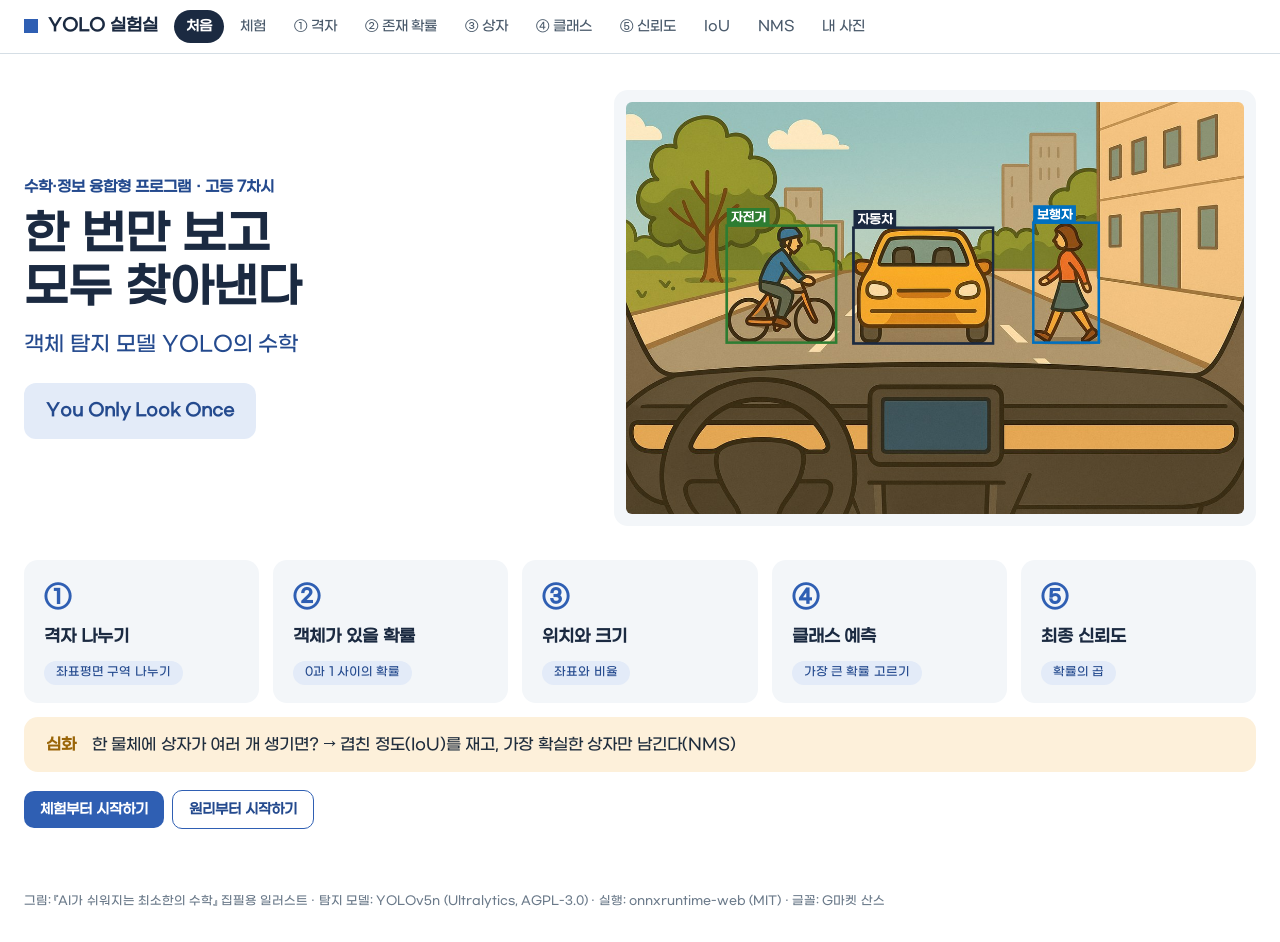
==== class07/index.html @ d269ae67 "7th_YOLO_Lab" ====
<!doctype html>
<html lang="ko">
<head>
<meta charset="utf-8">
<meta name="viewport" content="width=device-width, initial-scale=1">
<title>YOLO 실험실</title>
<link rel="stylesheet" href="css/style.css">
</head>
<body>
<header class="topbar"><div class="topbar-in">
  <div class="brand"><span class="sq"></span>YOLO 실험실</div>
  <nav class="tabs" id="tabs">
    <button class="tab" data-p="home">처음</button>
    <button class="tab" data-p="try">체험</button>
    <button class="tab" data-p="s1">① 격자</button>
    <button class="tab" data-p="s2">② 존재 확률</button>
    <button class="tab" data-p="s3">③ 상자</button>
    <button class="tab" data-p="s4">④ 클래스</button>
    <button class="tab" data-p="s5">⑤ 신뢰도</button>
    <button class="tab deep" data-p="iou">IoU</button>
    <button class="tab deep" data-p="nms">NMS</button>
    <button class="tab" data-p="mine">내 사진</button>
  </nav>
  <label class="sample-pick" id="samplePick">예시 사진 <select id="sampleSel"></select></label>
</div></header>

<main>
<!-- ================= 처음 ================= -->
<section class="page" id="p-home">
  <div class="hero">
    <div>
      <div class="k1">수학·정보 융합형 프로그램 · 고등 7차시</div>
      <h1>한 번만 보고<br>모두 찾아낸다</h1>
      <div class="k2">객체 탐지 모델 YOLO의 수학</div>
      <div class="bandbox">You Only Look Once</div>
    </div>
    <div class="stage"><canvas id="homeCv" width="1200" height="800"></canvas></div>
  </div>
  <div class="road" id="road">
    <div class="st" data-go="s1"><div class="n">①</div><div class="t">격자 나누기</div><span class="m">좌표평면 구역 나누기</span></div>
    <div class="st" data-go="s2"><div class="n">②</div><div class="t">객체가 있을 확률</div><span class="m">0과 1 사이의 확률</span></div>
    <div class="st" data-go="s3"><div class="n">③</div><div class="t">위치와 크기</div><span class="m">좌표와 비율</span></div>
    <div class="st" data-go="s4"><div class="n">④</div><div class="t">클래스 예측</div><span class="m">가장 큰 확률 고르기</span></div>
    <div class="st" data-go="s5"><div class="n">⑤</div><div class="t">최종 신뢰도</div><span class="m">확률의 곱</span></div>
  </div>
  <div class="deepband" data-go="iou"><span class="lab">심화</span><span>한 물체에 상자가 여러 개 생기면? → 겹친 정도(IoU)를 재고, 가장 확실한 상자만 남긴다(NMS)</span></div>
  <div class="row" style="margin-top:18px"><button class="btn" data-go="try">체험부터 시작하기</button><button class="btn ghost" data-go="s1">원리부터 시작하기</button></div>
</section>

<!-- ================= 체험 ================= -->
<section class="page" id="p-try">
  <div class="crumb"><span class="sq"></span>체험 · 객체 탐지<span class="tag">TRY IT</span></div>
  <h1 class="title">체험: AI는 무엇을 찾아낼까?</h1>
  <p class="sub">사진을 올리거나 웹캠을 켜서 교실의 물건을 찾아보자</p>
  <div class="grid2 wide">
    <div>
      <div class="stage"><canvas id="tryCv" width="960" height="720"></canvas><div class="overlay-msg" id="tryMsg">사진을 올리거나 웹캠을 켜 보세요</div></div>
      <div class="row" style="margin-top:12px">
        <label class="btn" style="display:inline-block">사진 올리기<input type="file" id="tryFile" accept="image/*" hidden></label>
        <button class="btn navy" id="camBtn">웹캠 켜기</button>
        <select id="tryPick" class="btn ghost" style="padding:8px 10px"></select>
      </div>
      <div class="status" id="tryStatus"></div>
    </div>
    <div>
      <div class="solid">
        <div class="lab">문턱을 넘은 후보 상자 → NMS 뒤 남은 상자</div>
        <div class="stat"><span class="n" id="nCand">0</span><span class="arr">→</span><span class="n" id="nKeep">0</span><span class="muted" style="color:#C9D4DF" id="tryMs"></span></div>
      </div>
      <div class="card">
        <div class="slider"><span>신뢰도 문턱</span><input type="range" id="thr" min="5" max="90" value="25"><span class="val" id="thrV">25%</span></div>
        <div class="slider"><span>NMS IoU 기준</span><input type="range" id="nmsThr" min="30" max="90" value="45"><span class="val" id="nmsV">0.45</span></div>
        <div class="row" style="margin-top:12px">
          <label class="toggle"><input type="checkbox" id="showCand">NMS 전 후보 상자 보기</label>
          <label class="toggle"><input type="checkbox" id="showGrid">격자와 존재 확률 보기</label>
        </div>
      </div>
      <div class="card white">
        <h3 style="color:var(--navy)">찾은 물체 <span class="muted">(누르면 그 상자를 맡은 칸이 보여요)</span></h3>
        <div class="det-list" id="detList"><div class="muted">아직 찾은 물체가 없어요.</div></div>
      </div>
      <div class="note">일상 사물 80종을 배운 공개 모델(YOLOv5n)을 씁니다. 사진과 영상은 기기 밖으로 보내지 않고 브라우저 안에서만 처리해요.</div>
    </div>
  </div>
</section>

<!-- ================= ① 격자 ================= -->
<section class="page" id="p-s1">
  <div class="crumb"><span class="sq"></span>원리 · YOLO의 다섯 단계<span class="tag">STEP 1</span></div>
  <h1 class="title">① 격자 나누기 · 중심 칸 찾기</h1>
  <p class="sub">사진을 격자로 나누어 좌표평면처럼 보고, 물체의 중심이 들어 있는 칸을 찾는다</p>
  <div class="grid2">
    <div>
      <div class="stage"><canvas id="s1Cv" width="800" height="800" class="clickable"></canvas></div>
      <div class="row" style="margin-top:12px" id="s1Grid"></div>
      <div class="row"><label class="toggle"><input type="checkbox" id="s1Box" checked>상자 보이기</label><label class="toggle"><input type="checkbox" id="s1Num" checked>눈금 숫자</label></div>
    </div>
    <div>
      <div class="card white" style="padding:0;overflow:hidden"><table class="t" id="s1Tbl"></table></div>
      <div class="card" id="s1Calc"></div>
      <div class="solid"><div class="lab">규칙</div><div class="big">중심 (a, b) → (a의 정수 부분 + 1)열, (b의 정수 부분 + 1)행</div></div>
      <div class="card yel"><h3>YOLO의 약속</h3>물체의 중심이 들어 있는 칸이 그 물체를 맡는다. 격자를 바꾸면 맡는 칸도 바뀐다.</div>
    </div>
  </div>
</section>

<!-- ================= ② 존재 확률 ================= -->
<section class="page" id="p-s2">
  <div class="crumb"><span class="sq"></span>원리 · YOLO의 다섯 단계<span class="tag">STEP 2</span></div>
  <h1 class="title">② 칸마다 ‘물체가 있을 확률’</h1>
  <p class="sub">0이면 ‘없다’, 1이면 ‘확실히 있다’</p>
  <div class="grid2">
    <div>
      <div class="stage"><canvas id="s2Cv" width="800" height="800" class="clickable"></canvas></div>
      <div class="slider" style="margin-top:12px"><span>강조할 기준</span><input type="range" id="s2Thr" min="0" max="100" value="50"><span class="val" id="s2V">0.5</span></div>
      <div class="note" id="s2Note"></div>
    </div>
    <div>
      <div class="card"><h3>확률로 나타내기</h3>칸마다 0과 1 사이의 수를 계산한다. <b>노란 칸</b>(기준 이상)에 물체가 있을 가능성이 크다. 칸을 눌러 값을 확인해 보자.</div>
      <div class="card white"><h3>시그모이드 함수</h3>
        <div class="muted" style="margin-bottom:8px">신경망이 계산한 어떤 수 z든 0과 1 사이의 확률로 바꿔 주는 S자 함수 σ(z) = 1 / (1 + e<sup>−z</sup>)</div>
        <canvas id="sigCv" width="560" height="260" style="width:100%"></canvas>
        <div class="slider"><span>신경망의 계산값 z</span><input type="range" id="zIn" min="-60" max="60" value="12"><span class="val" id="zV">1.2</span></div>
        <div style="margin-top:8px;font-size:15px">σ(z) = <b id="sigV">0.77</b></div>
      </div>
      <div class="solid" id="s2Cell"><div class="lab">고른 칸</div><div class="big">칸을 눌러 보세요</div></div>
    </div>
  </div>
</section>

<!-- ================= ③ 상자 ================= -->
<section class="page" id="p-s3">
  <div class="crumb"><span class="sq"></span>원리 · YOLO의 다섯 단계<span class="tag">STEP 3</span></div>
  <h1 class="title">③ 위치와 크기: (x, y, w, h)</h1>
  <p class="sub">칸 안에서의 중심 위치와, 사진 전체에 대한 상자의 크기를 비율로 나타낸다</p>
  <div class="row" id="s3Pick" style="margin-bottom:14px"></div>
  <div class="grid2">
    <div>
      <div class="stage"><canvas id="s3Cv" width="800" height="800"></canvas></div>
    </div>
    <div>
      <div class="card"><div class="row" style="justify-content:space-between"><h3 style="margin:0">맡은 칸 확대</h3><span class="muted" id="s3CellLab"></span></div>
        <canvas id="s3Zoom" width="560" height="300" style="width:100%;margin-top:8px"></canvas></div>
      <div class="card">
        <div class="row" style="justify-content:space-between;margin-bottom:10px"><h3 style="margin:0">계산해 보기</h3>
          <label class="toggle"><input type="checkbox" id="s3Quiz">내가 먼저 계산하기</label></div>
        <div id="s3Calc"></div>
      </div>
      <div class="solid"><div class="lab" id="s3ResLab">결과</div><div class="big code" id="s3Res"></div></div>
    </div>
  </div>
</section>

<!-- ================= ④ 클래스 ================= -->
<section class="page" id="p-s4">
  <div class="crumb"><span class="sq"></span>원리 · YOLO의 다섯 단계<span class="tag">STEP 4</span></div>
  <h1 class="title">④ 클래스 예측: 가장 큰 확률 고르기</h1>
  <p class="sub">이 칸의 물체는 무엇일까? 칸을 눌러 클래스 확률을 비교해 보자</p>
  <div class="grid2">
    <div>
      <div class="stage"><canvas id="s4Cv" width="800" height="800" class="clickable"></canvas></div>
      <div class="row" id="s4Pick" style="margin-top:12px"></div>
    </div>
    <div>
      <div class="card"><h3 id="s4Title">칸을 골라 보세요</h3><div class="bars" id="s4Bars"></div><div style="margin-top:14px" id="s4Ans"></div></div>
      <div class="solid"><div class="lab">최댓값 찾기</div><div class="big">여러 클래스의 확률 중 가장 큰 것을 그 칸의 답으로 고른다</div></div>
      <div class="note" id="s4Note"></div>
    </div>
  </div>
</section>

<!-- ================= ⑤ 신뢰도 ================= -->
<section class="page" id="p-s5">
  <div class="crumb"><span class="sq"></span>원리 · YOLO의 다섯 단계<span class="tag">STEP 5</span></div>
  <h1 class="title">⑤ 최종 신뢰도 = 존재 확률 × 클래스 확률</h1>
  <p class="sub">곱한 값이 문턱을 넘는 상자만 남긴다 — 체험에서 움직인 문턱이 바로 이 수!</p>
  <div class="grid2">
    <div>
      <div class="stage"><canvas id="s5Cv" width="800" height="800"></canvas></div>
    </div>
    <div>
      <div class="card white" style="padding:0;overflow:hidden"><table class="t" id="s5Tbl"></table></div>
      <div class="card"><div class="slider"><span>신뢰도 문턱</span><input type="range" id="s5Thr" min="0" max="100" value="25"><span class="val" id="s5V">0.25</span></div></div>
      <div class="card yel"><h3>확률의 곱</h3>‘물체가 있을 확률’ × ‘있다면 그 클래스일 확률’ = ‘이 칸에 그 물체가 있을 확률’</div>
      <div class="note" id="s5Note"></div>
    </div>
  </div>
</section>

<!-- ================= IoU ================= -->
<section class="page" id="p-iou">
  <div class="crumb"><span class="sq yel"></span>심화 · 겹친 상자 정리하기<span class="tag yel">MATH</span></div>
  <h1 class="title">IoU: 두 상자는 얼마나 겹칠까?</h1>
  <p class="sub">IoU = 겹친 넓이 ÷ 합친 넓이 (교집합 ÷ 합집합) — 상자를 끌어 옮기고, 모서리를 끌어 크기를 바꿔 보자</p>
  <div class="grid2">
    <div>
      <div class="stage"><canvas id="iouCv" width="900" height="630"></canvas></div>
      <div class="row" style="margin-top:12px">
        <button class="chip" data-preset="ppt">PPT 예시</button>
        <button class="chip" data-preset="ws">학습지 예시</button>
        <button class="chip" data-preset="same">완전히 겹침</button>
        <button class="chip" data-preset="apart">떨어짐</button>
        <label class="toggle" style="margin-left:auto"><input type="checkbox" id="iouSnap" checked>눈금에 맞추기</label>
      </div>
    </div>
    <div>
      <div id="iouRows"></div>
      <div class="note">합친 넓이 = 두 넓이의 합 − 겹친 넓이 (겹친 부분을 두 번 더했으니 한 번 뺀다)</div>
    </div>
  </div>
</section>

<!-- ================= NMS ================= -->
<section class="page" id="p-nms">
  <div class="crumb"><span class="sq yel"></span>심화 · 겹친 상자 정리하기<span class="tag yel">ALGORITHM</span></div>
  <h1 class="title">NMS: 가장 확실한 상자만 남기기</h1>
  <p class="sub">신뢰도 순으로 줄 세우고, 가장 높은 상자를 남긴 뒤 많이 겹친 상자를 지운다. 이것을 반복한다</p>
  <div class="grid2">
    <div>
      <div class="stage"><canvas id="nmsCv" width="800" height="800"></canvas></div>
      <div class="row" style="margin-top:12px">
        <button class="btn" id="nmsStep">한 단계 진행</button>
        <button class="btn navy" id="nmsAll">끝까지</button>
        <button class="btn ghost" id="nmsReset">처음부터</button>
      </div>
    </div>
    <div>
      <div class="card"><div class="slider"><span>IoU 기준</span><input type="range" id="nmsT" min="30" max="90" value="50"><span class="val" id="nmsTV">0.50</span></div></div>
      <div class="card white" style="padding:0;overflow:hidden"><table class="t yel" id="nmsTbl"></table></div>
      <div class="log" id="nmsLog" style="margin-top:14px"></div>
      <div class="solid"><div class="lab">알고리즘</div>① 신뢰도가 높은 순서로 줄 세운다 ② 가장 높은 상자를 남긴다 ③ 남긴 상자와 IoU ≥ 기준인 상자는 지운다 ④ 남은 상자가 있으면 ②로</div>
    </div>
  </div>
</section>

<!-- ================= 내 사진 ================= -->
<section class="page" id="p-mine">
  <div class="crumb"><span class="sq navy"></span>내 사진으로 예시 만들기<span class="tag navy">LABELING</span></div>
  <h1 class="title">내 사진에 정답 상자 그리기</h1>
  <p class="sub">직접 찍은 사진에 상자를 그리면 ①~⑤, NMS의 예시 사진으로 쓸 수 있다</p>
  <div class="grid2">
    <div>
      <div class="stage"><canvas id="mCv" width="800" height="600"></canvas><div class="overlay-msg" id="mMsg">사진을 올리고, 물체를 끌어서 상자를 그려 보세요</div></div>
      <div class="row" style="margin-top:12px">
        <label class="btn" style="display:inline-block">사진 올리기<input type="file" id="mFile" accept="image/*" hidden></label>
        <span class="muted">이름표:</span><span class="row" id="mLabels"></span>
        <input class="text" id="mNewLabel" placeholder="새 이름표" style="width:110px"><button class="btn ghost" id="mAddLabel">추가</button>
      </div>
    </div>
    <div>
      <div class="card white" style="padding:0;overflow:hidden"><table class="t" id="mTbl"></table></div>
      <div class="card"><h3>같은 상자, 세 가지 표기</h3><div class="muted" style="margin-bottom:8px">상자를 고르면 COCO(픽셀) · YOLO(비율) · 꼭짓점 표기를 비교할 수 있어요.</div><div id="mFmt" class="code" style="font-size:13.5px;line-height:1.8"></div></div>
      <div class="card">
        <div class="row"><input class="text" id="mName" placeholder="예시 이름 (예: 우리 학교 앞 횡단보도)" style="flex:1"><button class="btn" id="mSave">예시로 저장</button></div>
        <div class="row"><button class="btn ghost" id="mExport">파일로 내보내기</button><label class="btn ghost" style="display:inline-block">파일 불러오기<input type="file" id="mImport" accept=".json,application/json" hidden></label><button class="btn co" id="mDel">저장한 예시 지우기</button></div>
        <div class="note">저장한 예시는 이 브라우저에만 남아요. 다른 기기에서 쓰려면 파일로 내보낸 뒤 samples 폴더에 넣으세요(README 참고).</div>
      </div>
    </div>
  </div>
</section>
</main>
<footer>그림: 『AI가 쉬워지는 최소한의 수학』 집필용 일러스트 · 탐지 모델: YOLOv5n (Ultralytics, AGPL-3.0) · 실행: onnxruntime-web (MIT) · 글꼴: G마켓 산스</footer>

<script src="vendor/ort/ort.wasm.min.js"></script>
<script type="module" src="js/app.js"></script>
</body>
</html>
---- class07/css/style.css ----
/* YOLO 실험실 — 7차시 PPT와 같은 디자인 (흰 배경, 네이비·파랑·노랑) */
@font-face {
  font-family: 'GmarketSans';
  src: url('../fonts/GmarketSansTTFMedium.ttf') format('truetype'),
       url('../fonts/gmarket-sans-medium.woff') format('woff');
  font-weight: 400; font-display: swap;
}
@font-face {
  font-family: 'GmarketSansBold';
  src: url('../fonts/GmarketSansTTFBold.ttf') format('truetype');
  font-weight: 700; font-display: swap;
}

:root {
  --navy: #1B2A41; --ink: #1F2D3D; --muted: #4A5A6B; --muted2: #6B7A8A; --line: #D5DEE5; --ice: #F3F6F9;
  --bl: #2F5FB3; --bl-d: #244A8E; --bl-t: #E3EBF8;
  --yel: #F2A93B; --yel-d: #9A6508; --yel-t: #FDF0DA;
  --co: #D9604F; --co-d: #B5473A; --co-t: #FBE6E2;
  --gr: #2E7D32;
  --font: 'GmarketSans', 'Apple SD Gothic Neo', 'Malgun Gothic', sans-serif;
  --bold: 'GmarketSansBold', 'GmarketSans', 'Apple SD Gothic Neo', 'Malgun Gothic', sans-serif;
  --code: 'Cascadia Code', Consolas, 'D2Coding', monospace;
}
* { box-sizing: border-box; }
html, body { margin: 0; background: #fff; color: var(--ink); font-family: var(--font); line-height: 1.45; }
b, strong, h1, h2, h3, .bold { font-family: var(--bold); font-weight: 700; }
button, input, select { font-family: inherit; font-size: inherit; }

/* ---------- 상단 탭 ---------- */
.topbar { position: sticky; top: 0; z-index: 20; background: #fff; border-bottom: 1px solid var(--line); }
.topbar-in { max-width: 1280px; margin: 0 auto; padding: 10px 24px; display: flex; align-items: center; gap: 16px; flex-wrap: wrap; }
.brand { display: flex; align-items: center; gap: 10px; font-family: var(--bold); font-weight: 700; color: var(--navy); font-size: 17px; white-space: nowrap; }
.brand .sq { width: 14px; height: 14px; background: var(--bl); }
.tabs { display: flex; gap: 4px; flex-wrap: wrap; flex: 1; }
.tab { border: 0; background: transparent; color: var(--muted); padding: 7px 12px; border-radius: 999px; cursor: pointer; font-size: 14px; }
.tab:hover { background: var(--ice); }
.tab.on { background: var(--navy); color: #fff; font-family: var(--bold); font-weight: 700; }
.tab.deep.on { background: var(--yel); color: var(--navy); }
.sample-pick { display: flex; align-items: center; gap: 8px; font-size: 13px; color: var(--muted); }
.sample-pick select { border: 1px solid var(--line); border-radius: 8px; padding: 6px 8px; background: #fff; color: var(--ink); max-width: 220px; }

/* ---------- 페이지 머리 (PPT 머리말과 같은 구조) ---------- */
main { max-width: 1280px; margin: 0 auto; padding: 24px 24px 64px; }
.page { display: none; }
.page.on { display: block; }
.crumb { display: flex; align-items: center; gap: 10px; color: var(--muted); font-size: 13px; }
.crumb .sq { width: 12px; height: 12px; background: var(--bl); }
.crumb .sq.yel { background: var(--yel); }
.crumb .sq.navy { background: var(--navy); }
.crumb .tag { margin-left: auto; padding: 4px 14px; border-radius: 999px; background: var(--bl-t); color: var(--bl-d); font-family: var(--bold); font-weight: 700; font-size: 12px; }
.crumb .tag.yel { background: var(--yel-t); color: var(--yel-d); }
.crumb .tag.navy { background: #E9EDF2; color: var(--navy); }
h1.title { font-size: 32px; color: var(--navy); margin: 14px 0 4px; letter-spacing: -0.5px; }
.sub { color: var(--muted); font-size: 16px; margin: 0 0 22px; }

/* ---------- 레이아웃 ---------- */
.grid2 { display: grid; grid-template-columns: minmax(0, 1.05fr) minmax(0, 1fr); gap: 24px; align-items: start; }
.grid2.wide { grid-template-columns: minmax(0, 1.5fr) minmax(0, 1fr); }
@media (max-width: 960px) { .grid2, .grid2.wide { grid-template-columns: 1fr; } }
.card { background: var(--ice); border-radius: 14px; padding: 18px 22px; }
.card + .card, .card + .solid, .solid + .card { margin-top: 14px; }
.card h3 { margin: 0 0 8px; font-size: 18px; color: var(--bl-d); }
.card.yel { background: var(--yel-t); }
.card.yel h3 { color: var(--yel-d); }
.card.white { background: #fff; border: 1px solid var(--line); }
.solid { background: var(--navy); color: #fff; border-radius: 14px; padding: 16px 22px; }
.solid .lab { color: var(--yel); font-family: var(--bold); font-weight: 700; font-size: 13px; margin-bottom: 4px; }
.solid .big { font-family: var(--bold); font-weight: 700; font-size: 20px; }
.muted { color: var(--muted2); font-size: 13px; }
.note { color: var(--muted2); font-size: 12.5px; margin-top: 8px; }
.code { font-family: var(--code); }

/* ---------- 캔버스 상자 ---------- */
.stage { position: relative; background: var(--ice); border-radius: 14px; padding: 12px; }
.stage canvas, .stage video { display: block; width: 100%; height: auto; border-radius: 6px; }
.stage canvas.clickable { cursor: pointer; }
.stage .overlay-msg { position: absolute; inset: 12px; display: flex; align-items: center; justify-content: center; text-align: center; color: var(--muted); font-size: 15px; pointer-events: none; }

/* ---------- 버튼과 조절 ---------- */
.row { display: flex; gap: 8px; flex-wrap: wrap; align-items: center; }
.row + .row { margin-top: 10px; }
.btn { border: 0; border-radius: 10px; padding: 9px 16px; background: var(--bl); color: #fff; cursor: pointer; font-family: var(--bold); font-weight: 700; font-size: 14px; }
.btn:hover { filter: brightness(1.08); }
.btn.ghost { background: #fff; color: var(--bl-d); border: 1.5px solid var(--bl); }
.btn.navy { background: var(--navy); }
.btn.yel { background: var(--yel); color: var(--navy); }
.btn.co { background: var(--co); }
.btn:disabled { opacity: .45; cursor: default; }
.chip { border: 1.5px solid var(--line); background: #fff; color: var(--ink); border-radius: 999px; padding: 6px 14px; cursor: pointer; font-size: 14px; }
.chip.on { border-color: var(--navy); background: var(--navy); color: #fff; }
.chip .dot { display: inline-block; width: 10px; height: 10px; border-radius: 50%; margin-right: 6px; vertical-align: 0; }
.slider { display: grid; grid-template-columns: 130px 1fr 64px; gap: 10px; align-items: center; font-size: 14px; }
.slider + .slider { margin-top: 8px; }
.slider input { width: 100%; accent-color: var(--bl); }
.slider .val { font-family: var(--bold); font-weight: 700; color: var(--navy); text-align: right; }
.toggle { display: inline-flex; align-items: center; gap: 6px; font-size: 14px; color: var(--ink); cursor: pointer; user-select: none; }
.toggle input { accent-color: var(--bl); width: 16px; height: 16px; }
input.num { width: 76px; border: 1.5px solid var(--line); border-radius: 8px; padding: 6px 8px; text-align: center; font-family: var(--bold); font-weight: 700; color: var(--navy); }
input.num.ok { border-color: var(--gr); background: #E8F5E9; }
input.num.bad { border-color: var(--co); background: var(--co-t); }
input.text { border: 1.5px solid var(--line); border-radius: 8px; padding: 7px 10px; }

/* ---------- 표 ---------- */
table.t { width: 100%; border-collapse: collapse; font-size: 14.5px; background: #fff; border-radius: 10px; overflow: hidden; }
table.t th { background: var(--bl-t); color: var(--bl-d); font-family: var(--bold); font-weight: 700; padding: 9px 8px; font-size: 13px; }
table.t.yel th { background: var(--yel-t); color: var(--yel-d); }
table.t td { padding: 9px 8px; text-align: center; border-top: 1px solid var(--line); }
table.t tr.sel td { background: var(--yel-t); }
table.t tr.clickable { cursor: pointer; }
table.t tr.clickable:hover td { background: var(--ice); }
.keep { color: var(--bl-d); font-family: var(--bold); font-weight: 700; }
.drop { color: var(--co-d); font-family: var(--bold); font-weight: 700; }
.wait { color: var(--muted2); }
tr.dropped td { color: #A8B2BD; text-decoration: line-through; }
tr.dropped td.st { text-decoration: none; }

/* ---------- 계산 줄 ---------- */
.calc { display: grid; grid-template-columns: 34px 1fr auto; gap: 12px; align-items: center; background: #fff; border-radius: 12px; padding: 10px 14px; }
.calc + .calc { margin-top: 8px; }
.calc .k { font-family: var(--bold); font-weight: 700; font-size: 22px; color: var(--bl-d); }
.calc .f { font-family: var(--code); font-size: 15.5px; color: var(--ink); }
.calc .m { color: var(--muted2); font-size: 12.5px; }

/* ---------- 막대 ---------- */
.bars .b { display: grid; grid-template-columns: 74px 1fr 52px; gap: 10px; align-items: center; font-size: 14px; }
.bars .b + .b { margin-top: 8px; }
.bars .track { height: 16px; background: #fff; border-radius: 4px; overflow: hidden; }
.bars .fill { height: 100%; background: #C9D3DE; }
.bars .b.max .fill { background: var(--bl); }
.bars .b.max .v { color: var(--bl-d); font-family: var(--bold); font-weight: 700; }
.pill { display: inline-block; padding: 6px 16px; border-radius: 999px; background: var(--bl); color: #fff; font-family: var(--bold); font-weight: 700; }

/* ---------- 홈 ---------- */
.hero { display: grid; grid-template-columns: minmax(0, 1fr) minmax(0, 1.15fr); gap: 32px; align-items: center; margin-top: 12px; }
@media (max-width: 960px) { .hero { grid-template-columns: 1fr; } }
.hero .k1 { color: var(--bl-d); font-family: var(--bold); font-weight: 700; font-size: 15px; }
.hero h1 { font-size: 46px; line-height: 1.15; color: var(--navy); margin: 12px 0 14px; }
.hero .k2 { color: var(--bl-d); font-size: 21px; }
.hero .bandbox { margin-top: 22px; background: var(--bl-t); color: var(--bl-d); border-radius: 12px; padding: 16px 22px; font-family: var(--bold); font-weight: 700; font-size: 17px; display: inline-block; }
.road { display: grid; grid-template-columns: repeat(5, minmax(0, 1fr)); gap: 14px; margin-top: 34px; }
@media (max-width: 960px) { .road { grid-template-columns: repeat(2, minmax(0, 1fr)); } }
.road .st { background: var(--ice); border-radius: 14px; padding: 16px 18px; cursor: pointer; border: 2px solid transparent; }
.road .st:hover { border-color: var(--bl); }
.road .n { font-family: var(--bold); font-weight: 700; font-size: 28px; color: var(--bl); }
.road .t { font-family: var(--bold); font-weight: 700; font-size: 17px; color: var(--navy); margin: 6px 0 10px; }
.road .m { display: inline-block; background: var(--bl-t); color: var(--bl-d); border-radius: 999px; padding: 3px 12px; font-size: 12px; }
.road .st.deep { background: var(--yel-t); }
.road .st.deep .n { color: var(--yel-d); }
.road .st.deep .m { background: #fff; color: var(--yel-d); }
.deepband { margin-top: 14px; background: var(--yel-t); border-radius: 14px; padding: 16px 22px; display: flex; gap: 16px; align-items: center; flex-wrap: wrap; cursor: pointer; }
.deepband .lab { color: var(--yel-d); font-family: var(--bold); font-weight: 700; }

/* ---------- 탐지 목록 ---------- */
.det-list { max-height: 330px; overflow: auto; margin-top: 10px; }
.det { display: grid; grid-template-columns: 14px 1fr auto; gap: 10px; align-items: center; background: #fff; border-radius: 10px; padding: 8px 12px; cursor: pointer; font-size: 14px; }
.det + .det { margin-top: 6px; }
.det.sel { outline: 2px solid var(--yel); }
.det .sw { width: 12px; height: 12px; border-radius: 3px; }
.det .f { font-family: var(--code); font-size: 12.5px; color: var(--muted); }
.stat { display: flex; align-items: center; gap: 12px; flex-wrap: wrap; }
.stat .n { font-family: var(--bold); font-weight: 700; font-size: 30px; color: #fff; }
.stat .arr { color: var(--yel); font-size: 22px; }
.status { font-size: 13px; color: var(--muted); margin-top: 8px; min-height: 18px; }
.status.err { color: var(--co-d); }

/* ---------- NMS 로그 ---------- */
.log { background: #fff; border-radius: 12px; padding: 12px 14px; font-size: 14px; min-height: 64px; }
.log b { color: var(--navy); }

footer { max-width: 1280px; margin: 0 auto; padding: 0 24px 32px; color: var(--muted2); font-size: 12px; }

/* 세로로 긴 사진도 한 화면에 */
.stage canvas { max-height: 74vh; width: auto; max-width: 100%; margin: 0 auto; }
.chip .dot { box-shadow: 0 0 0 2px #fff; }
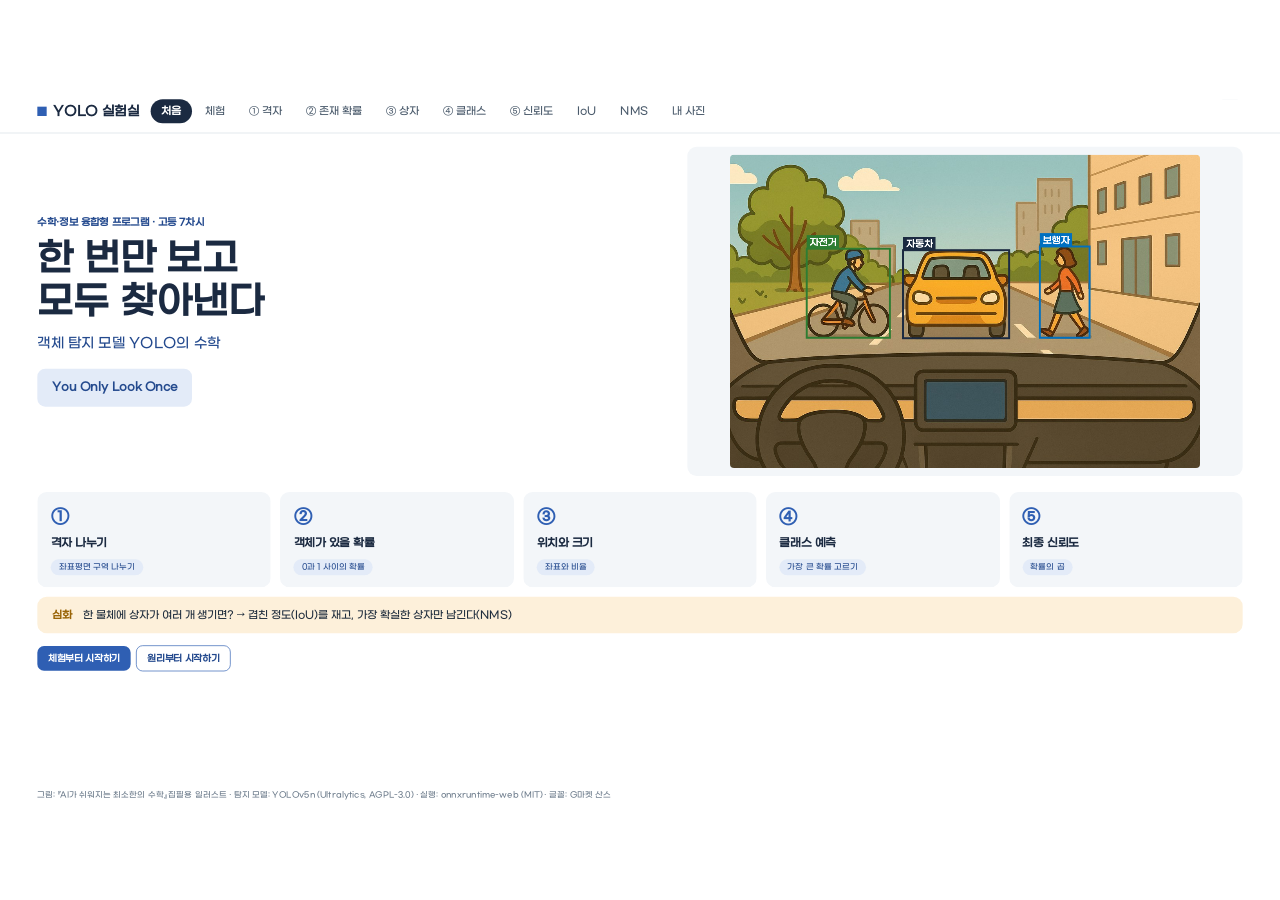
==== commit 0e82ebea: "class07_update10241655" ====
--- a/class07/index.html
+++ b/class07/index.html
@@ -7,6 +7,7 @@
 <link rel="stylesheet" href="css/style.css">
 </head>
 <body>
+<div id="app">
 <header class="topbar"><div class="topbar-in">
   <div class="brand"><span class="sq"></span>YOLO 실험실</div>
   <nav class="tabs" id="tabs">
@@ -259,7 +260,8 @@
   </div>
 </section>
 </main>
-<footer>그림: 『AI가 쉬워지는 최소한의 수학』 집필용 일러스트 · 탐지 모델: YOLOv5n (Ultralytics, AGPL-3.0) · 실행: onnxruntime-web (MIT) · 글꼴: G마켓 산스</footer>
+<footer id="credit">그림: 『AI가 쉬워지는 최소한의 수학』 집필용 일러스트 · 탐지 모델: YOLOv5n (Ultralytics, AGPL-3.0) · 실행: onnxruntime-web (MIT) · 글꼴: G마켓 산스</footer>
+</div>
 
 <script src="vendor/ort/ort.wasm.min.js"></script>
 <script type="module" src="js/app.js"></script>
--- a/class07/css/style.css
+++ b/class07/css/style.css
@@ -172,3 +172,57 @@
 /* 세로로 긴 사진도 한 화면에 */
 .stage canvas { max-height: 74vh; width: auto; max-width: 100%; margin: 0 auto; }
 .chip .dot { box-shadow: 0 0 0 2px #fff; }
+
+/* =========================================================
+   FHD(1920×1080) 고정 화면 — 창 크기에 맞춰 통째로 확대·축소
+   ========================================================= */
+html, body { height: 100%; overflow: hidden; }
+body { background: #fff; }
+#app { position: absolute; left: 0; top: 0; width: 1920px; height: 1080px; transform-origin: 0 0;
+  display: flex; flex-direction: column; background: #fff; overflow: hidden; }
+#app .topbar { position: static; flex: none; }
+#app .topbar-in { max-width: none; padding: 14px 56px; }
+#app .tab { font-size: 16px; padding: 8px 16px; }
+#app .brand { font-size: 20px; }
+#app .sample-pick { font-size: 15px; }
+#app .sample-pick select { font-size: 15px; max-width: 300px; }
+#app main { flex: 1; min-height: 0; max-width: none; width: 100%; padding: 20px 56px 0; overflow: hidden; }
+#app .page.on { display: flex; flex-direction: column; height: 100%; }
+#app h1.title { font-size: 34px; margin: 8px 0 2px; }
+#app .sub { font-size: 17px; margin: 0 0 16px; }
+#app .crumb { font-size: 14px; }
+#app .grid2, #app .grid2.wide { flex: 1; min-height: 0; grid-template-columns: auto minmax(0, 1fr); gap: 32px; align-items: stretch; }
+#app .grid2 > div { min-height: 0; }
+#app .grid2 > div:last-child { overflow-y: auto; padding-right: 6px; padding-bottom: 16px; }
+#app .grid2 > div:first-child { display: flex; flex-direction: column; align-items: flex-start; }
+#app .stage { display: inline-block; }
+#app .stage canvas { width: auto; max-width: none; max-height: 740px; }
+#p-s1 .stage canvas { max-height: 680px; }
+#p-s2 .stage canvas { max-height: 700px; }
+#p-try .stage canvas { max-height: 730px; max-width: 1080px; }
+#p-iou .stage canvas { max-height: 640px; }
+#p-nms .stage canvas, #p-s3 .stage canvas { max-height: 720px; }
+#p-s4 .stage canvas { max-height: 700px; }
+#p-mine .stage canvas { max-height: 640px; max-width: 980px; }
+#p-s3 .grid2 { margin-top: 0; }
+#app #s3Pick { margin-bottom: 10px !important; }
+#app .card { padding: 16px 22px; }
+#app .det-list { max-height: 360px; }
+/* 처음 화면 */
+#app .hero { margin-top: 0; gap: 40px; grid-template-columns: minmax(0, 0.9fr) auto; }
+#app .hero h1 { font-size: 56px; }
+#app .hero .stage canvas { max-height: 470px; }
+#app .road { margin-top: 24px; }
+#app footer#credit { position: absolute; left: 56px; right: 56px; bottom: 14px; padding: 0; max-width: none; font-size: 12px; display: none; }
+#app.on-home footer#credit { display: block; }
+
+/* 휴대폰처럼 좁은 화면: 고정 화면을 끄고 원래대로 스크롤 */
+body.mobile { overflow: auto; }
+body.mobile #app { position: static; width: auto; height: auto; transform: none !important; overflow: visible; }
+body.mobile #app main { overflow: visible; padding: 16px; }
+body.mobile #app .page.on { display: block; height: auto; }
+body.mobile #app .grid2, body.mobile #app .grid2.wide { grid-template-columns: 1fr; }
+body.mobile #app .grid2 > div:last-child { overflow: visible; }
+body.mobile #app .stage canvas { width: 100%; max-height: none; }
+body.mobile #app footer#credit { position: static; display: block; padding: 16px; }
+#app #s3Zoom { width: auto !important; max-width: 100%; height: 250px; display: block; margin: 6px auto 0 !important; }
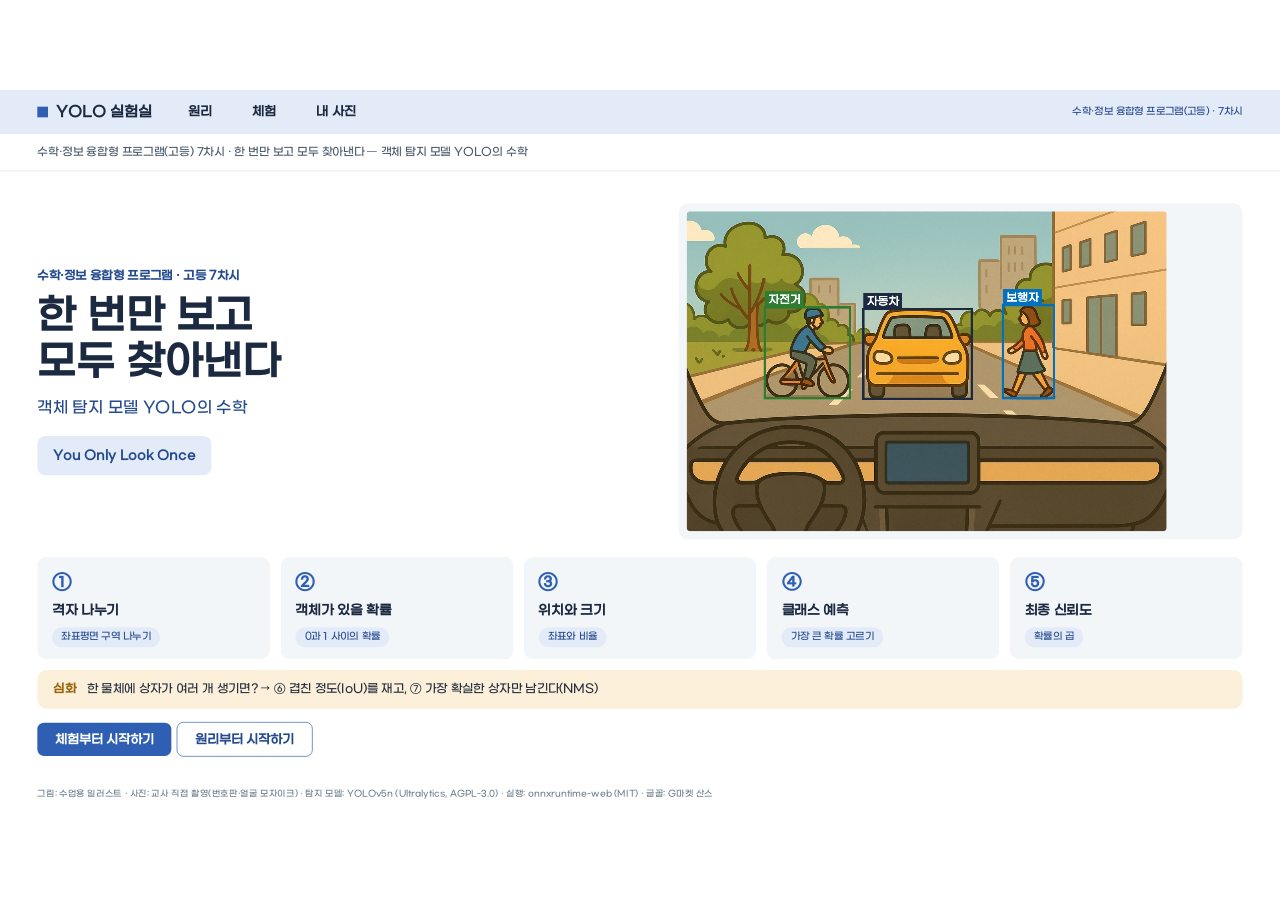
==== commit fcd6f1cb: "class07_261024_1810_update" ====
--- a/class07/index.html
+++ b/class07/index.html
@@ -8,22 +8,31 @@
 </head>
 <body>
 <div id="app">
-<header class="topbar"><div class="topbar-in">
-  <div class="brand"><span class="sq"></span>YOLO 실험실</div>
-  <nav class="tabs" id="tabs">
-    <button class="tab" data-p="home">처음</button>
-    <button class="tab" data-p="try">체험</button>
-    <button class="tab" data-p="s1">① 격자</button>
-    <button class="tab" data-p="s2">② 존재 확률</button>
-    <button class="tab" data-p="s3">③ 상자</button>
-    <button class="tab" data-p="s4">④ 클래스</button>
-    <button class="tab" data-p="s5">⑤ 신뢰도</button>
-    <button class="tab deep" data-p="iou">IoU</button>
-    <button class="tab deep" data-p="nms">NMS</button>
-    <button class="tab" data-p="mine">내 사진</button>
-  </nav>
-  <label class="sample-pick" id="samplePick">예시 사진 <select id="sampleSel"></select></label>
-</div></header>
+<header class="nav">
+  <div class="nav1">
+    <button class="brand" data-go="home"><span class="sq"></span>YOLO 실험실</button>
+    <nav class="tabs1">
+      <button class="t1" data-g="pr">원리</button>
+      <button class="t1" data-g="try">체험</button>
+      <button class="t1" data-g="mine">내 사진</button>
+    </nav>
+    <div class="nav1-r">수학·정보 융합형 프로그램(고등) · 7차시</div>
+  </div>
+  <div class="nav2">
+    <nav class="tabs2" id="nav2pr">
+      <button class="t2" data-p="s1">① 격자</button>
+      <button class="t2" data-p="s2">② 존재 확률</button>
+      <button class="t2" data-p="s3">③ 상자</button>
+      <button class="t2" data-p="s4">④ 클래스</button>
+      <button class="t2" data-p="s5">⑤ 신뢰도</button>
+      <span class="sep"></span>
+      <button class="t2 deep" data-p="iou"><span class="dl">심화</span>⑥ IoU</button>
+      <button class="t2 deep" data-p="nms"><span class="dl">심화</span>⑦ NMS</button>
+    </nav>
+    <div class="nav2-desc" id="nav2desc"></div>
+    <label class="sample-pick" id="samplePick">예시 사진 <select id="sampleSel"></select></label>
+  </div>
+</header>
 
 <main>
 <!-- ================= 처음 ================= -->
@@ -37,47 +46,49 @@
     </div>
     <div class="stage"><canvas id="homeCv" width="1200" height="800"></canvas></div>
   </div>
-  <div class="road" id="road">
+  <div class="road">
     <div class="st" data-go="s1"><div class="n">①</div><div class="t">격자 나누기</div><span class="m">좌표평면 구역 나누기</span></div>
     <div class="st" data-go="s2"><div class="n">②</div><div class="t">객체가 있을 확률</div><span class="m">0과 1 사이의 확률</span></div>
     <div class="st" data-go="s3"><div class="n">③</div><div class="t">위치와 크기</div><span class="m">좌표와 비율</span></div>
     <div class="st" data-go="s4"><div class="n">④</div><div class="t">클래스 예측</div><span class="m">가장 큰 확률 고르기</span></div>
     <div class="st" data-go="s5"><div class="n">⑤</div><div class="t">최종 신뢰도</div><span class="m">확률의 곱</span></div>
   </div>
-  <div class="deepband" data-go="iou"><span class="lab">심화</span><span>한 물체에 상자가 여러 개 생기면? → 겹친 정도(IoU)를 재고, 가장 확실한 상자만 남긴다(NMS)</span></div>
-  <div class="row" style="margin-top:18px"><button class="btn" data-go="try">체험부터 시작하기</button><button class="btn ghost" data-go="s1">원리부터 시작하기</button></div>
+  <div class="deepband" data-go="iou"><span class="lab">심화</span><span>한 물체에 상자가 여러 개 생기면? → ⑥ 겹친 정도(IoU)를 재고, ⑦ 가장 확실한 상자만 남긴다(NMS)</span></div>
+  <div class="row" style="margin-top:20px"><button class="btn big" data-go="try">체험부터 시작하기</button><button class="btn big ghost" data-go="s1">원리부터 시작하기</button></div>
 </section>
 
 <!-- ================= 체험 ================= -->
 <section class="page" id="p-try">
-  <div class="crumb"><span class="sq"></span>체험 · 객체 탐지<span class="tag">TRY IT</span></div>
-  <h1 class="title">체험: AI는 무엇을 찾아낼까?</h1>
-  <p class="sub">사진을 올리거나 웹캠을 켜서 교실의 물건을 찾아보자</p>
-  <div class="grid2 wide">
-    <div>
-      <div class="stage"><canvas id="tryCv" width="960" height="720"></canvas><div class="overlay-msg" id="tryMsg">사진을 올리거나 웹캠을 켜 보세요</div></div>
-      <div class="row" style="margin-top:12px">
-        <label class="btn" style="display:inline-block">사진 올리기<input type="file" id="tryFile" accept="image/*" hidden></label>
-        <button class="btn navy" id="camBtn">웹캠 켜기</button>
-        <select id="tryPick" class="btn ghost" style="padding:8px 10px"></select>
-      </div>
-      <div class="status" id="tryStatus"></div>
-    </div>
-    <div>
-      <div class="solid">
-        <div class="lab">문턱을 넘은 후보 상자 → NMS 뒤 남은 상자</div>
-        <div class="stat"><span class="n" id="nCand">0</span><span class="arr">→</span><span class="n" id="nKeep">0</span><span class="muted" style="color:#C9D4DF" id="tryMs"></span></div>
+  <div class="head"><span class="sq"></span><h1 class="title">체험: AI는 무엇을 찾아낼까?</h1><span class="sub">사진을 올리거나 웹캠을 켜서 교실의 물건을 찾아보자</span></div>
+  <div class="grid2">
+    <div class="left">
+      <div class="stage drop" id="tryStage"><canvas id="tryCv" width="960" height="720"></canvas><div class="overlay-msg" id="tryMsg">사진을 올리거나, 웹캠을 켜거나,<br>사진 파일을 여기에 끌어다 놓으세요</div></div>
+    </div>
+    <div class="right">
+      <div class="ctrl">
+        <div class="row">
+          <label class="btn">사진 올리기<input type="file" id="tryFile" accept="image/*,.jpg,.jpeg,.png,.webp" hidden></label>
+          <button class="btn navy" id="camBtn">웹캠 켜기</button>
+          <select id="tryPick" class="sel"></select>
+        </div>
+        <div class="status" id="tryStatus"></div>
+      </div>
+      <div class="solid statband">
+        <div><div class="lab">문턱을 넘은 후보 상자</div><div class="n" id="nCand">0</div></div>
+        <div class="arr">→</div>
+        <div><div class="lab">NMS 뒤 남은 상자</div><div class="n" id="nKeep">0</div></div>
+        <div class="ms" id="tryMs"></div>
       </div>
       <div class="card">
-        <div class="slider"><span>신뢰도 문턱</span><input type="range" id="thr" min="5" max="90" value="25"><span class="val" id="thrV">25%</span></div>
+        <div class="slider"><span>신뢰도 문턱</span><input type="range" id="thr" min="5" max="90" value="25"><span class="val" id="thrV">0.25</span></div>
         <div class="slider"><span>NMS IoU 기준</span><input type="range" id="nmsThr" min="30" max="90" value="45"><span class="val" id="nmsV">0.45</span></div>
         <div class="row" style="margin-top:12px">
           <label class="toggle"><input type="checkbox" id="showCand">NMS 전 후보 상자 보기</label>
           <label class="toggle"><input type="checkbox" id="showGrid">격자와 존재 확률 보기</label>
         </div>
       </div>
-      <div class="card white">
-        <h3 style="color:var(--navy)">찾은 물체 <span class="muted">(누르면 그 상자를 맡은 칸이 보여요)</span></h3>
+      <div class="card white grow">
+        <h3>찾은 물체 <span class="muted">누르면 그 상자를 맡은 칸이 보여요</span></h3>
         <div class="det-list" id="detList"><div class="muted">아직 찾은 물체가 없어요.</div></div>
       </div>
       <div class="note">일상 사물 80종을 배운 공개 모델(YOLOv5n)을 씁니다. 사진과 영상은 기기 밖으로 보내지 않고 브라우저 안에서만 처리해요.</div>
@@ -87,18 +98,21 @@
 
 <!-- ================= ① 격자 ================= -->
 <section class="page" id="p-s1">
-  <div class="crumb"><span class="sq"></span>원리 · YOLO의 다섯 단계<span class="tag">STEP 1</span></div>
-  <h1 class="title">① 격자 나누기 · 중심 칸 찾기</h1>
-  <p class="sub">사진을 격자로 나누어 좌표평면처럼 보고, 물체의 중심이 들어 있는 칸을 찾는다</p>
-  <div class="grid2">
-    <div>
-      <div class="stage"><canvas id="s1Cv" width="800" height="800" class="clickable"></canvas></div>
-      <div class="row" style="margin-top:12px" id="s1Grid"></div>
-      <div class="row"><label class="toggle"><input type="checkbox" id="s1Box" checked>상자 보이기</label><label class="toggle"><input type="checkbox" id="s1Num" checked>눈금 숫자</label></div>
-    </div>
-    <div>
-      <div class="card white" style="padding:0;overflow:hidden"><table class="t" id="s1Tbl"></table></div>
-      <div class="card" id="s1Calc"></div>
+  <div class="head"><span class="sq"></span><h1 class="title">① 격자 나누기 · 중심 칸 찾기</h1><span class="sub">사진을 격자로 나누어 좌표평면처럼 보고, 물체의 중심이 들어 있는 칸을 찾는다</span></div>
+  <div class="grid2">
+    <div class="left"><div class="stage"><canvas id="s1Cv" width="844" height="844" class="clickable"></canvas></div></div>
+    <div class="right">
+      <div class="ctrl row">
+        <span class="clab">격자</span><span class="row" id="s1Grid"></span>
+        <span class="vsep"></span>
+        <label class="toggle"><input type="checkbox" id="s1Box" checked>상자</label>
+        <label class="toggle"><input type="checkbox" id="s1Num" checked>눈금 숫자</label>
+      </div>
+      <div class="split s1split">
+        <div class="panel white flush"><table class="t" id="s1Tbl"></table></div>
+        <div class="panel" id="s1Calc"></div>
+      </div>
+      <div class="tip">💡 상자는 격자와 상관없이 물체를 감싸요. 격자는 물체의 중심이 들어 있는 칸이 그 물체를 맡는다는 것만 정해요.</div>
       <div class="solid"><div class="lab">규칙</div><div class="big">중심 (a, b) → (a의 정수 부분 + 1)열, (b의 정수 부분 + 1)행</div></div>
       <div class="card yel"><h3>YOLO의 약속</h3>물체의 중심이 들어 있는 칸이 그 물체를 맡는다. 격자를 바꾸면 맡는 칸도 바뀐다.</div>
     </div>
@@ -107,63 +121,59 @@
 
 <!-- ================= ② 존재 확률 ================= -->
 <section class="page" id="p-s2">
-  <div class="crumb"><span class="sq"></span>원리 · YOLO의 다섯 단계<span class="tag">STEP 2</span></div>
-  <h1 class="title">② 칸마다 ‘물체가 있을 확률’</h1>
-  <p class="sub">0이면 ‘없다’, 1이면 ‘확실히 있다’</p>
-  <div class="grid2">
-    <div>
-      <div class="stage"><canvas id="s2Cv" width="800" height="800" class="clickable"></canvas></div>
-      <div class="slider" style="margin-top:12px"><span>강조할 기준</span><input type="range" id="s2Thr" min="0" max="100" value="50"><span class="val" id="s2V">0.5</span></div>
+  <div class="head"><span class="sq"></span><h1 class="title">② 칸마다 ‘물체가 있을 확률’</h1><span class="sub">0이면 ‘없다’, 1이면 ‘확실히 있다’</span></div>
+  <div class="grid2">
+    <div class="left"><div class="stage"><canvas id="s2Cv" width="800" height="800" class="clickable"></canvas></div></div>
+    <div class="right">
+      <div class="ctrl"><div class="slider"><span>강조할 기준</span><input type="range" id="s2Thr" min="0" max="100" value="50"><span class="val" id="s2V">0.5</span></div></div>
+      <div class="card"><h3>확률로 나타내기</h3>칸마다 0과 1 사이의 수를 계산한다. <b>노란 칸</b>(기준 이상)에 물체가 있을 가능성이 크다. 칸을 눌러 값을 확인해 보자.</div>
+      <div class="card white"><h3>시그모이드 함수 &nbsp;<span class="fx">σ(z) = 1 / (1 + e<sup>−z</sup>)</span></h3>
+        <div class="muted">신경망이 계산한 어떤 수 z든 0과 1 사이의 확률로 바꿔 주는 S자 함수</div>
+        <div class="sigwrap">
+          <canvas id="sigCv" width="560" height="200"></canvas>
+          <input type="range" id="zIn" class="zrange" min="-60" max="60" value="12">
+          <canvas id="sigTick" width="560" height="14"></canvas>
+        </div>
+        <div class="sigval">z = <b id="zV">1.2</b> &nbsp;→&nbsp; σ(z) = <b id="sigV">0.77</b></div>
+      </div>
+      <div class="solid" id="s2Cell"><div class="lab">고른 칸</div><div class="big">칸을 눌러 보세요</div></div>
       <div class="note" id="s2Note"></div>
-    </div>
-    <div>
-      <div class="card"><h3>확률로 나타내기</h3>칸마다 0과 1 사이의 수를 계산한다. <b>노란 칸</b>(기준 이상)에 물체가 있을 가능성이 크다. 칸을 눌러 값을 확인해 보자.</div>
-      <div class="card white"><h3>시그모이드 함수</h3>
-        <div class="muted" style="margin-bottom:8px">신경망이 계산한 어떤 수 z든 0과 1 사이의 확률로 바꿔 주는 S자 함수 σ(z) = 1 / (1 + e<sup>−z</sup>)</div>
-        <canvas id="sigCv" width="560" height="260" style="width:100%"></canvas>
-        <div class="slider"><span>신경망의 계산값 z</span><input type="range" id="zIn" min="-60" max="60" value="12"><span class="val" id="zV">1.2</span></div>
-        <div style="margin-top:8px;font-size:15px">σ(z) = <b id="sigV">0.77</b></div>
-      </div>
-      <div class="solid" id="s2Cell"><div class="lab">고른 칸</div><div class="big">칸을 눌러 보세요</div></div>
     </div>
   </div>
 </section>
 
 <!-- ================= ③ 상자 ================= -->
 <section class="page" id="p-s3">
-  <div class="crumb"><span class="sq"></span>원리 · YOLO의 다섯 단계<span class="tag">STEP 3</span></div>
-  <h1 class="title">③ 위치와 크기: (x, y, w, h)</h1>
-  <p class="sub">칸 안에서의 중심 위치와, 사진 전체에 대한 상자의 크기를 비율로 나타낸다</p>
-  <div class="row" id="s3Pick" style="margin-bottom:14px"></div>
-  <div class="grid2">
-    <div>
-      <div class="stage"><canvas id="s3Cv" width="800" height="800"></canvas></div>
-    </div>
-    <div>
-      <div class="card"><div class="row" style="justify-content:space-between"><h3 style="margin:0">맡은 칸 확대</h3><span class="muted" id="s3CellLab"></span></div>
-        <canvas id="s3Zoom" width="560" height="300" style="width:100%;margin-top:8px"></canvas></div>
-      <div class="card">
-        <div class="row" style="justify-content:space-between;margin-bottom:10px"><h3 style="margin:0">계산해 보기</h3>
-          <label class="toggle"><input type="checkbox" id="s3Quiz">내가 먼저 계산하기</label></div>
-        <div id="s3Calc"></div>
-      </div>
-      <div class="solid"><div class="lab" id="s3ResLab">결과</div><div class="big code" id="s3Res"></div></div>
+  <div class="head"><span class="sq"></span><h1 class="title">③ 위치와 크기: (x, y, w, h)</h1><span class="sub">칸 안에서의 중심 위치와, 사진 전체에 대한 상자의 크기를 비율로 나타낸다</span></div>
+  <div class="grid2">
+    <div class="left"><div class="stage"><canvas id="s3Cv" width="800" height="800" class="clickable"></canvas></div></div>
+    <div class="right">
+      <div class="split s3split">
+        <div class="panel">
+          <div class="row" style="justify-content:space-between"><h3>맡은 칸 확대</h3><span class="muted" id="s3CellLab"></span></div>
+          <div class="row" id="s3Pick" style="margin:6px 0 4px"></div>
+          <canvas id="s3Zoom" width="600" height="400"></canvas>
+        </div>
+        <div class="panel">
+          <h3>계산해 보기</h3>
+          <label class="toggle" style="margin:4px 0 10px"><input type="checkbox" id="s3Quiz">내가 먼저 계산하기</label>
+          <div id="s3Calc"></div>
+        </div>
+      </div>
+      <div class="solid"><div class="lab" id="s3ResLab">결과</div><div class="big xl" id="s3Res"></div></div>
+      <div class="tip">💡 x, y는 <b>칸의 왼쪽 위 꼭짓점</b>을 (0, 0), 칸의 한 변을 1로 본 위치이고, w, h는 <b>사진 전체</b>를 1로 본 크기예요. 사진에서 다른 물체를 눌러 보세요.</div>
     </div>
   </div>
 </section>
 
 <!-- ================= ④ 클래스 ================= -->
 <section class="page" id="p-s4">
-  <div class="crumb"><span class="sq"></span>원리 · YOLO의 다섯 단계<span class="tag">STEP 4</span></div>
-  <h1 class="title">④ 클래스 예측: 가장 큰 확률 고르기</h1>
-  <p class="sub">이 칸의 물체는 무엇일까? 칸을 눌러 클래스 확률을 비교해 보자</p>
-  <div class="grid2">
-    <div>
-      <div class="stage"><canvas id="s4Cv" width="800" height="800" class="clickable"></canvas></div>
-      <div class="row" id="s4Pick" style="margin-top:12px"></div>
-    </div>
-    <div>
-      <div class="card"><h3 id="s4Title">칸을 골라 보세요</h3><div class="bars" id="s4Bars"></div><div style="margin-top:14px" id="s4Ans"></div></div>
+  <div class="head"><span class="sq"></span><h1 class="title">④ 클래스 예측: 가장 큰 확률 고르기</h1><span class="sub">이 칸의 물체는 무엇일까? 칸을 눌러 클래스 확률을 비교해 보자</span></div>
+  <div class="grid2">
+    <div class="left"><div class="stage"><canvas id="s4Cv" width="800" height="800" class="clickable"></canvas></div></div>
+    <div class="right">
+      <div class="ctrl row"><span class="clab">미리 계산한 칸</span><span class="row" id="s4Pick"></span></div>
+      <div class="card"><h3 id="s4Title">칸을 골라 보세요</h3><div class="bars" id="s4Bars"></div><div style="margin-top:18px" id="s4Ans"></div></div>
       <div class="solid"><div class="lab">최댓값 찾기</div><div class="big">여러 클래스의 확률 중 가장 큰 것을 그 칸의 답으로 고른다</div></div>
       <div class="note" id="s4Note"></div>
     </div>
@@ -172,63 +182,56 @@
 
 <!-- ================= ⑤ 신뢰도 ================= -->
 <section class="page" id="p-s5">
-  <div class="crumb"><span class="sq"></span>원리 · YOLO의 다섯 단계<span class="tag">STEP 5</span></div>
-  <h1 class="title">⑤ 최종 신뢰도 = 존재 확률 × 클래스 확률</h1>
-  <p class="sub">곱한 값이 문턱을 넘는 상자만 남긴다 — 체험에서 움직인 문턱이 바로 이 수!</p>
-  <div class="grid2">
-    <div>
-      <div class="stage"><canvas id="s5Cv" width="800" height="800"></canvas></div>
-    </div>
-    <div>
-      <div class="card white" style="padding:0;overflow:hidden"><table class="t" id="s5Tbl"></table></div>
-      <div class="card"><div class="slider"><span>신뢰도 문턱</span><input type="range" id="s5Thr" min="0" max="100" value="25"><span class="val" id="s5V">0.25</span></div></div>
+  <div class="head"><span class="sq"></span><h1 class="title">⑤ 최종 신뢰도 = 존재 확률 × 클래스 확률</h1><span class="sub">곱한 값이 문턱을 넘는 상자만 남긴다 — 체험에서 움직인 문턱이 바로 이 수!</span></div>
+  <div class="grid2">
+    <div class="left"><div class="stage"><canvas id="s5Cv" width="800" height="800"></canvas></div></div>
+    <div class="right">
+      <div class="ctrl"><div class="slider"><span>신뢰도 문턱</span><input type="range" id="s5Thr" min="0" max="100" value="25"><span class="val" id="s5V">0.25</span></div></div>
+      <div class="panel white flush"><table class="t" id="s5Tbl"></table></div>
       <div class="card yel"><h3>확률의 곱</h3>‘물체가 있을 확률’ × ‘있다면 그 클래스일 확률’ = ‘이 칸에 그 물체가 있을 확률’</div>
       <div class="note" id="s5Note"></div>
     </div>
   </div>
 </section>
 
-<!-- ================= IoU ================= -->
+<!-- ================= ⑥ IoU ================= -->
 <section class="page" id="p-iou">
-  <div class="crumb"><span class="sq yel"></span>심화 · 겹친 상자 정리하기<span class="tag yel">MATH</span></div>
-  <h1 class="title">IoU: 두 상자는 얼마나 겹칠까?</h1>
-  <p class="sub">IoU = 겹친 넓이 ÷ 합친 넓이 (교집합 ÷ 합집합) — 상자를 끌어 옮기고, 모서리를 끌어 크기를 바꿔 보자</p>
-  <div class="grid2">
-    <div>
-      <div class="stage"><canvas id="iouCv" width="900" height="630"></canvas></div>
-      <div class="row" style="margin-top:12px">
+  <div class="head"><span class="sq yel"></span><h1 class="title">⑥ IoU: 두 상자는 얼마나 겹칠까?</h1><span class="sub">IoU = 겹친 넓이 ÷ 합친 넓이 — 상자를 끌어 옮기고, 모서리를 끌어 크기를 바꿔 보자</span></div>
+  <div class="grid2">
+    <div class="left"><div class="stage"><canvas id="iouCv" width="900" height="630"></canvas></div></div>
+    <div class="right">
+      <div class="ctrl row">
+        <span class="clab">예시</span>
         <button class="chip" data-preset="ppt">PPT 예시</button>
         <button class="chip" data-preset="ws">학습지 예시</button>
         <button class="chip" data-preset="same">완전히 겹침</button>
         <button class="chip" data-preset="apart">떨어짐</button>
-        <label class="toggle" style="margin-left:auto"><input type="checkbox" id="iouSnap" checked>눈금에 맞추기</label>
-      </div>
-    </div>
-    <div>
+        <span class="vsep"></span>
+        <label class="toggle"><input type="checkbox" id="iouSnap" checked>눈금에 맞추기</label>
+      </div>
       <div id="iouRows"></div>
-      <div class="note">합친 넓이 = 두 넓이의 합 − 겹친 넓이 (겹친 부분을 두 번 더했으니 한 번 뺀다)</div>
-    </div>
-  </div>
-</section>
-
-<!-- ================= NMS ================= -->
+      <div class="tip">💡 합친 넓이 = 두 넓이의 합 − 겹친 넓이 (겹친 부분을 두 번 더했으니 한 번 뺀다)</div>
+    </div>
+  </div>
+</section>
+
+<!-- ================= ⑦ NMS ================= -->
 <section class="page" id="p-nms">
-  <div class="crumb"><span class="sq yel"></span>심화 · 겹친 상자 정리하기<span class="tag yel">ALGORITHM</span></div>
-  <h1 class="title">NMS: 가장 확실한 상자만 남기기</h1>
-  <p class="sub">신뢰도 순으로 줄 세우고, 가장 높은 상자를 남긴 뒤 많이 겹친 상자를 지운다. 이것을 반복한다</p>
-  <div class="grid2">
-    <div>
-      <div class="stage"><canvas id="nmsCv" width="800" height="800"></canvas></div>
-      <div class="row" style="margin-top:12px">
-        <button class="btn" id="nmsStep">한 단계 진행</button>
-        <button class="btn navy" id="nmsAll">끝까지</button>
-        <button class="btn ghost" id="nmsReset">처음부터</button>
-      </div>
-    </div>
-    <div>
-      <div class="card"><div class="slider"><span>IoU 기준</span><input type="range" id="nmsT" min="30" max="90" value="50"><span class="val" id="nmsTV">0.50</span></div></div>
-      <div class="card white" style="padding:0;overflow:hidden"><table class="t yel" id="nmsTbl"></table></div>
-      <div class="log" id="nmsLog" style="margin-top:14px"></div>
+  <div class="head"><span class="sq yel"></span><h1 class="title">⑦ NMS: 가장 확실한 상자만 남기기</h1><span class="sub">신뢰도 순으로 줄 세우고, 가장 높은 상자를 남긴 뒤 많이 겹친 상자를 지운다. 이것을 반복한다</span></div>
+  <div class="grid2">
+    <div class="left"><div class="stage"><canvas id="nmsCv" width="800" height="800"></canvas></div></div>
+    <div class="right">
+      <div class="ctrl">
+        <div class="row">
+          <button class="btn" id="nmsStep">한 단계 진행</button>
+          <button class="btn navy" id="nmsAll">끝까지</button>
+          <button class="btn ghost" id="nmsReset">처음부터</button>
+        </div>
+        <div class="slider" style="margin-top:12px"><span>IoU 기준</span><input type="range" id="nmsT" min="30" max="90" value="50"><span class="val" id="nmsTV">0.50</span></div>
+      </div>
+      <div class="log" id="nmsLog"></div>
+      <div class="panel white flush"><table class="t yel" id="nmsTbl"></table></div>
+      <div class="note" id="nmsNote"></div>
       <div class="solid"><div class="lab">알고리즘</div>① 신뢰도가 높은 순서로 줄 세운다 ② 가장 높은 상자를 남긴다 ③ 남긴 상자와 IoU ≥ 기준인 상자는 지운다 ④ 남은 상자가 있으면 ②로</div>
     </div>
   </div>
@@ -236,31 +239,33 @@
 
 <!-- ================= 내 사진 ================= -->
 <section class="page" id="p-mine">
-  <div class="crumb"><span class="sq navy"></span>내 사진으로 예시 만들기<span class="tag navy">LABELING</span></div>
-  <h1 class="title">내 사진에 정답 상자 그리기</h1>
-  <p class="sub">직접 찍은 사진에 상자를 그리면 ①~⑤, NMS의 예시 사진으로 쓸 수 있다</p>
-  <div class="grid2">
-    <div>
-      <div class="stage"><canvas id="mCv" width="800" height="600"></canvas><div class="overlay-msg" id="mMsg">사진을 올리고, 물체를 끌어서 상자를 그려 보세요</div></div>
-      <div class="row" style="margin-top:12px">
-        <label class="btn" style="display:inline-block">사진 올리기<input type="file" id="mFile" accept="image/*" hidden></label>
-        <span class="muted">이름표:</span><span class="row" id="mLabels"></span>
-        <input class="text" id="mNewLabel" placeholder="새 이름표" style="width:110px"><button class="btn ghost" id="mAddLabel">추가</button>
-      </div>
-    </div>
-    <div>
-      <div class="card white" style="padding:0;overflow:hidden"><table class="t" id="mTbl"></table></div>
-      <div class="card"><h3>같은 상자, 세 가지 표기</h3><div class="muted" style="margin-bottom:8px">상자를 고르면 COCO(픽셀) · YOLO(비율) · 꼭짓점 표기를 비교할 수 있어요.</div><div id="mFmt" class="code" style="font-size:13.5px;line-height:1.8"></div></div>
+  <div class="head"><span class="sq navy"></span><h1 class="title">내 사진에 정답 상자 그리기</h1><span class="sub">직접 찍은 사진에 상자를 그리면 ①~⑤, ⑦ NMS의 예시 사진으로 쓸 수 있다</span></div>
+  <div class="grid2">
+    <div class="left">
+      <div class="stage drop" id="mStage"><canvas id="mCv" width="800" height="600"></canvas><div class="overlay-msg" id="mMsg">사진을 올리거나 예제 사진을 고른 뒤,<br>물체를 끌어서 상자를 그려 보세요<br><span class="small">사진 파일을 여기에 끌어다 놓아도 돼요</span></div></div>
+    </div>
+    <div class="right">
+      <div class="ctrl">
+        <div class="row">
+          <label class="btn">사진 올리기<input type="file" id="mFile" accept="image/*,.jpg,.jpeg,.png,.webp" hidden></label>
+          <select id="mPick" class="sel"></select>
+        </div>
+        <div class="status" id="mStatus"></div>
+        <div class="row" style="margin-top:8px"><span class="clab">이름표</span><span class="row" id="mLabels"></span>
+          <input class="text" id="mNewLabel" placeholder="새 이름표" style="width:130px"><button class="btn ghost sm" id="mAddLabel">추가</button></div>
+      </div>
+      <div class="panel white flush mtbl"><table class="t" id="mTbl"></table></div>
+      <div class="card"><h3>같은 상자, 세 가지 표기</h3><div id="mFmt" class="fmt"></div></div>
       <div class="card">
         <div class="row"><input class="text" id="mName" placeholder="예시 이름 (예: 우리 학교 앞 횡단보도)" style="flex:1"><button class="btn" id="mSave">예시로 저장</button></div>
-        <div class="row"><button class="btn ghost" id="mExport">파일로 내보내기</button><label class="btn ghost" style="display:inline-block">파일 불러오기<input type="file" id="mImport" accept=".json,application/json" hidden></label><button class="btn co" id="mDel">저장한 예시 지우기</button></div>
+        <div class="row"><button class="btn ghost sm" id="mExport">파일로 내보내기</button><label class="btn ghost sm">파일 불러오기<input type="file" id="mImport" accept=".json,application/json" hidden></label><button class="btn co sm" id="mDel">저장한 예시 지우기</button></div>
         <div class="note">저장한 예시는 이 브라우저에만 남아요. 다른 기기에서 쓰려면 파일로 내보낸 뒤 samples 폴더에 넣으세요(README 참고).</div>
       </div>
     </div>
   </div>
 </section>
 </main>
-<footer id="credit">그림: 『AI가 쉬워지는 최소한의 수학』 집필용 일러스트 · 탐지 모델: YOLOv5n (Ultralytics, AGPL-3.0) · 실행: onnxruntime-web (MIT) · 글꼴: G마켓 산스</footer>
+<footer id="credit">그림: 수업용 일러스트 · 사진: 교사 직접 촬영(번호판·얼굴 모자이크) · 탐지 모델: YOLOv5n (Ultralytics, AGPL-3.0) · 실행: onnxruntime-web (MIT) · 글꼴: G마켓 산스</footer>
 </div>
 
 <script src="vendor/ort/ort.wasm.min.js"></script>
--- a/class07/css/style.css
+++ b/class07/css/style.css
@@ -1,4 +1,4 @@
-/* YOLO 실험실 — 7차시 PPT와 같은 디자인 (흰 배경, 네이비·파랑·노랑) */
+/* YOLO 실험실 — 7차시 PPT와 같은 디자인 (밝은 배경, 네이비·파랑·노랑, 선택은 청록) */
 @font-face {
   font-family: 'GmarketSans';
   src: url('../fonts/GmarketSansTTFMedium.ttf') format('truetype'),
@@ -16,213 +16,236 @@
   --bl: #2F5FB3; --bl-d: #244A8E; --bl-t: #E3EBF8;
   --yel: #F2A93B; --yel-d: #9A6508; --yel-t: #FDF0DA;
   --co: #D9604F; --co-d: #B5473A; --co-t: #FBE6E2;
+  --cy: #00A6C8; --cy-d: #00758D; --cy-t: #DDF4F9;
+  --gray: #A8B2BD;
   --gr: #2E7D32;
   --font: 'GmarketSans', 'Apple SD Gothic Neo', 'Malgun Gothic', sans-serif;
   --bold: 'GmarketSansBold', 'GmarketSans', 'Apple SD Gothic Neo', 'Malgun Gothic', sans-serif;
-  --code: 'Cascadia Code', Consolas, 'D2Coding', monospace;
 }
 * { box-sizing: border-box; }
 html, body { margin: 0; background: #fff; color: var(--ink); font-family: var(--font); line-height: 1.45; }
 b, strong, h1, h2, h3, .bold { font-family: var(--bold); font-weight: 700; }
-button, input, select { font-family: inherit; font-size: inherit; }
-
-/* ---------- 상단 탭 ---------- */
-.topbar { position: sticky; top: 0; z-index: 20; background: #fff; border-bottom: 1px solid var(--line); }
-.topbar-in { max-width: 1280px; margin: 0 auto; padding: 10px 24px; display: flex; align-items: center; gap: 16px; flex-wrap: wrap; }
-.brand { display: flex; align-items: center; gap: 10px; font-family: var(--bold); font-weight: 700; color: var(--navy); font-size: 17px; white-space: nowrap; }
-.brand .sq { width: 14px; height: 14px; background: var(--bl); }
-.tabs { display: flex; gap: 4px; flex-wrap: wrap; flex: 1; }
-.tab { border: 0; background: transparent; color: var(--muted); padding: 7px 12px; border-radius: 999px; cursor: pointer; font-size: 14px; }
-.tab:hover { background: var(--ice); }
-.tab.on { background: var(--navy); color: #fff; font-family: var(--bold); font-weight: 700; }
-.tab.deep.on { background: var(--yel); color: var(--navy); }
-.sample-pick { display: flex; align-items: center; gap: 8px; font-size: 13px; color: var(--muted); }
-.sample-pick select { border: 1px solid var(--line); border-radius: 8px; padding: 6px 8px; background: #fff; color: var(--ink); max-width: 220px; }
-
-/* ---------- 페이지 머리 (PPT 머리말과 같은 구조) ---------- */
-main { max-width: 1280px; margin: 0 auto; padding: 24px 24px 64px; }
+button, input, select { font-family: inherit; font-size: inherit; color: inherit; }
+sup { font-size: .7em; }
+
+/* ---------- 두 줄 메뉴 ---------- */
+.nav { flex: none; }
+.nav1 { height: 66px; background: var(--bl-t); display: flex; align-items: center; gap: 28px; padding: 0 56px; }
+.brand { border: 0; background: none; cursor: pointer; display: flex; align-items: center; gap: 12px; font-family: var(--bold); font-weight: 700; color: var(--navy); font-size: 22px; padding: 0; }
+.brand .sq { width: 16px; height: 16px; background: var(--bl); }
+.tabs1 { display: flex; gap: 8px; }
+.t1 { border: 0; background: transparent; color: var(--navy); padding: 9px 26px; border-radius: 999px; cursor: pointer; font-size: 19px; font-family: var(--bold); font-weight: 700; }
+.t1:hover { background: rgba(255,255,255,.7); }
+.t1.on { background: var(--navy); color: #fff; }
+.nav1-r { margin-left: auto; color: var(--bl-d); font-size: 15px; }
+.nav2 { height: 56px; border-bottom: 1px solid var(--line); display: flex; align-items: center; gap: 16px; padding: 0 56px; background: #fff; }
+.tabs2 { display: flex; gap: 6px; align-items: center; }
+.t2 { border: 1.5px solid transparent; background: transparent; color: var(--muted); padding: 7px 16px; border-radius: 999px; cursor: pointer; font-size: 17px; display: inline-flex; align-items: center; gap: 6px; }
+.t2:hover { background: var(--ice); }
+.t2.on { background: var(--navy); color: #fff; font-family: var(--bold); font-weight: 700; }
+.t2.deep { color: var(--yel-d); }
+.t2.deep .dl { font-size: 12px; background: var(--yel-t); color: var(--yel-d); border-radius: 999px; padding: 2px 8px; font-family: var(--bold); font-weight: 700; }
+.t2.deep.on { background: var(--yel); color: var(--navy); }
+.t2.deep.on .dl { background: #fff; }
+.tabs2 .sep { width: 1px; height: 26px; background: var(--line); margin: 0 8px; }
+.nav2-desc { color: var(--muted); font-size: 17px; }
+.sample-pick { margin-left: auto; display: flex; align-items: center; gap: 10px; font-size: 16px; color: var(--muted); }
+.sample-pick select, select.sel { border: 1.5px solid var(--line); border-radius: 10px; padding: 8px 12px; background: #fff; color: var(--ink); font-size: 16px; max-width: 340px; cursor: pointer; }
+
+/* ---------- 페이지 머리 ---------- */
 .page { display: none; }
-.page.on { display: block; }
-.crumb { display: flex; align-items: center; gap: 10px; color: var(--muted); font-size: 13px; }
-.crumb .sq { width: 12px; height: 12px; background: var(--bl); }
-.crumb .sq.yel { background: var(--yel); }
-.crumb .sq.navy { background: var(--navy); }
-.crumb .tag { margin-left: auto; padding: 4px 14px; border-radius: 999px; background: var(--bl-t); color: var(--bl-d); font-family: var(--bold); font-weight: 700; font-size: 12px; }
-.crumb .tag.yel { background: var(--yel-t); color: var(--yel-d); }
-.crumb .tag.navy { background: #E9EDF2; color: var(--navy); }
-h1.title { font-size: 32px; color: var(--navy); margin: 14px 0 4px; letter-spacing: -0.5px; }
-.sub { color: var(--muted); font-size: 16px; margin: 0 0 22px; }
-
-/* ---------- 레이아웃 ---------- */
-.grid2 { display: grid; grid-template-columns: minmax(0, 1.05fr) minmax(0, 1fr); gap: 24px; align-items: start; }
-.grid2.wide { grid-template-columns: minmax(0, 1.5fr) minmax(0, 1fr); }
-@media (max-width: 960px) { .grid2, .grid2.wide { grid-template-columns: 1fr; } }
-.card { background: var(--ice); border-radius: 14px; padding: 18px 22px; }
-.card + .card, .card + .solid, .solid + .card { margin-top: 14px; }
-.card h3 { margin: 0 0 8px; font-size: 18px; color: var(--bl-d); }
+.head { display: flex; align-items: baseline; gap: 14px; flex-wrap: wrap; margin-bottom: 14px; }
+.head .sq { width: 14px; height: 14px; background: var(--bl); align-self: center; flex: none; }
+.head .sq.yel { background: var(--yel); }
+.head .sq.navy { background: var(--navy); }
+h1.title { font-size: 32px; color: var(--navy); margin: 0; letter-spacing: -0.5px; }
+.sub { color: var(--muted); font-size: 18px; }
+
+/* ---------- 레이아웃: 왼쪽 그림, 오른쪽 조절·결과 ---------- */
+.grid2 { display: grid; grid-template-columns: auto minmax(0, 1fr); gap: 32px; align-items: stretch; }
+.left { min-width: 0; }
+.right { min-width: 0; display: flex; flex-direction: column; gap: 14px; font-size: 18px; }
+.card { background: var(--ice); border-radius: 14px; padding: 16px 22px; }
+.card h3, .panel h3 { margin: 0 0 8px; font-size: 20px; color: var(--bl-d); }
 .card.yel { background: var(--yel-t); }
 .card.yel h3 { color: var(--yel-d); }
-.card.white { background: #fff; border: 1px solid var(--line); }
+.card.white, .panel.white { background: #fff; border: 1px solid var(--line); }
+.panel { background: var(--ice); border-radius: 14px; padding: 16px 18px; min-width: 0; }
+.panel.flush { padding: 0; overflow: hidden; }
+.split { display: grid; gap: 14px; }
+.s1split { grid-template-columns: minmax(0, 0.9fr) minmax(0, 1.1fr); align-items: start; }
+#s3Zoom { display: block; width: 100%; height: auto; }
+.s3split { grid-template-columns: minmax(0, 1.5fr) minmax(0, 1fr); }
 .solid { background: var(--navy); color: #fff; border-radius: 14px; padding: 16px 22px; }
-.solid .lab { color: var(--yel); font-family: var(--bold); font-weight: 700; font-size: 13px; margin-bottom: 4px; }
-.solid .big { font-family: var(--bold); font-weight: 700; font-size: 20px; }
-.muted { color: var(--muted2); font-size: 13px; }
-.note { color: var(--muted2); font-size: 12.5px; margin-top: 8px; }
-.code { font-family: var(--code); }
-
-/* ---------- 캔버스 상자 ---------- */
-.stage { position: relative; background: var(--ice); border-radius: 14px; padding: 12px; }
-.stage canvas, .stage video { display: block; width: 100%; height: auto; border-radius: 6px; }
+.solid .lab { color: var(--yel); font-family: var(--bold); font-weight: 700; font-size: 16px; margin-bottom: 4px; }
+.solid .big { font-family: var(--bold); font-weight: 700; font-size: 22px; }
+.solid .big.xl { font-size: 26px; }
+.ctrl { background: #fff; border: 1.5px solid var(--bl-t); border-radius: 14px; padding: 12px 18px; }
+.ctrl.row { display: flex; }
+.clab { color: var(--muted); font-size: 17px; font-family: var(--bold); font-weight: 700; margin-right: 4px; }
+.vsep { width: 1px; height: 28px; background: var(--line); margin: 0 6px; }
+.tip { background: var(--cy-t); color: #11444F; border-radius: 12px; padding: 12px 18px; font-size: 17.5px; }
+.muted { color: var(--muted2); font-size: 16px; }
+.note { color: var(--muted2); font-size: 16px; }
+.small { font-size: 15px; color: var(--muted2); }
+.fx { font-size: 18px; color: var(--navy); }
+
+/* ---------- 캔버스 ---------- */
+.stage { position: relative; display: inline-block; background: var(--ice); border-radius: 14px; padding: 12px; }
+.stage canvas { display: block; width: auto; height: auto; max-width: 1040px; max-height: 820px; border-radius: 6px; }
 .stage canvas.clickable { cursor: pointer; }
-.stage .overlay-msg { position: absolute; inset: 12px; display: flex; align-items: center; justify-content: center; text-align: center; color: var(--muted); font-size: 15px; pointer-events: none; }
+.stage .overlay-msg { position: absolute; inset: 12px; display: flex; flex-direction: column; align-items: center; justify-content: center; text-align: center; color: var(--muted); font-size: 20px; line-height: 1.6; pointer-events: none; }
+.stage.drop.over { outline: 4px dashed var(--cy); outline-offset: -4px; background: var(--cy-t); }
+#p-try .stage canvas { max-width: 1060px; }
+#p-mine .stage canvas { max-width: 960px; max-height: 800px; }
+#p-iou .stage canvas { max-width: 960px; }
 
 /* ---------- 버튼과 조절 ---------- */
 .row { display: flex; gap: 8px; flex-wrap: wrap; align-items: center; }
 .row + .row { margin-top: 10px; }
-.btn { border: 0; border-radius: 10px; padding: 9px 16px; background: var(--bl); color: #fff; cursor: pointer; font-family: var(--bold); font-weight: 700; font-size: 14px; }
+.btn { display: inline-block; border: 0; border-radius: 10px; padding: 10px 20px; background: var(--bl); color: #fff; cursor: pointer; font-family: var(--bold); font-weight: 700; font-size: 17px; }
+.btn.big { font-size: 19px; padding: 13px 26px; }
+.btn.sm { font-size: 15.5px; padding: 8px 14px; }
 .btn:hover { filter: brightness(1.08); }
 .btn.ghost { background: #fff; color: var(--bl-d); border: 1.5px solid var(--bl); }
 .btn.navy { background: var(--navy); }
-.btn.yel { background: var(--yel); color: var(--navy); }
 .btn.co { background: var(--co); }
 .btn:disabled { opacity: .45; cursor: default; }
-.chip { border: 1.5px solid var(--line); background: #fff; color: var(--ink); border-radius: 999px; padding: 6px 14px; cursor: pointer; font-size: 14px; }
+.chip { border: 1.5px solid var(--line); background: #fff; color: var(--ink); border-radius: 999px; padding: 6px 15px; cursor: pointer; font-size: 16.5px; white-space: nowrap; }
 .chip.on { border-color: var(--navy); background: var(--navy); color: #fff; }
-.chip .dot { display: inline-block; width: 10px; height: 10px; border-radius: 50%; margin-right: 6px; vertical-align: 0; }
-.slider { display: grid; grid-template-columns: 130px 1fr 64px; gap: 10px; align-items: center; font-size: 14px; }
-.slider + .slider { margin-top: 8px; }
+.chip .dot, .dot { display: inline-block; width: 12px; height: 12px; border-radius: 50%; margin-right: 7px; vertical-align: 0; box-shadow: 0 0 0 2px #fff; }
+.slider { display: grid; grid-template-columns: 150px 1fr 70px; gap: 12px; align-items: center; font-size: 18px; }
+.slider + .slider { margin-top: 10px; }
 .slider input { width: 100%; accent-color: var(--bl); }
-.slider .val { font-family: var(--bold); font-weight: 700; color: var(--navy); text-align: right; }
-.toggle { display: inline-flex; align-items: center; gap: 6px; font-size: 14px; color: var(--ink); cursor: pointer; user-select: none; }
-.toggle input { accent-color: var(--bl); width: 16px; height: 16px; }
-input.num { width: 76px; border: 1.5px solid var(--line); border-radius: 8px; padding: 6px 8px; text-align: center; font-family: var(--bold); font-weight: 700; color: var(--navy); }
+.slider .val { font-family: var(--bold); font-weight: 700; color: var(--navy); text-align: right; font-size: 22px; }
+.toggle { display: inline-flex; align-items: center; gap: 7px; font-size: 17px; color: var(--ink); cursor: pointer; user-select: none; }
+.toggle input { accent-color: var(--bl); width: 18px; height: 18px; }
+input.num { width: 84px; border: 1.5px solid var(--line); border-radius: 8px; padding: 5px 8px; text-align: center; font-family: var(--bold); font-weight: 700; color: var(--navy); font-size: 20px; background: #fff; }
 input.num.ok { border-color: var(--gr); background: #E8F5E9; }
 input.num.bad { border-color: var(--co); background: var(--co-t); }
-input.text { border: 1.5px solid var(--line); border-radius: 8px; padding: 7px 10px; }
+input.text { border: 1.5px solid var(--line); border-radius: 8px; padding: 8px 12px; font-size: 16.5px; }
 
 /* ---------- 표 ---------- */
-table.t { width: 100%; border-collapse: collapse; font-size: 14.5px; background: #fff; border-radius: 10px; overflow: hidden; }
-table.t th { background: var(--bl-t); color: var(--bl-d); font-family: var(--bold); font-weight: 700; padding: 9px 8px; font-size: 13px; }
+table.t { width: 100%; border-collapse: collapse; font-size: 18px; background: #fff; }
+table.t th { background: var(--bl-t); color: var(--bl-d); font-family: var(--bold); font-weight: 700; padding: 10px 8px; font-size: 16px; }
 table.t.yel th { background: var(--yel-t); color: var(--yel-d); }
-table.t td { padding: 9px 8px; text-align: center; border-top: 1px solid var(--line); }
-table.t tr.sel td { background: var(--yel-t); }
+table.t td { padding: 10px 8px; text-align: center; border-top: 1px solid var(--line); }
+table.t tr.sel td { background: var(--cy-t); }
+table.t tr.sel td:first-child { box-shadow: inset 6px 0 0 var(--cy); }
 table.t tr.clickable { cursor: pointer; }
 table.t tr.clickable:hover td { background: var(--ice); }
+table.t tr.sel.clickable:hover td { background: var(--cy-t); }
 .keep { color: var(--bl-d); font-family: var(--bold); font-weight: 700; }
-.drop { color: var(--co-d); font-family: var(--bold); font-weight: 700; }
+.drop { color: var(--muted2); font-family: var(--bold); font-weight: 700; text-decoration: line-through; }
 .wait { color: var(--muted2); }
-tr.dropped td { color: #A8B2BD; text-decoration: line-through; }
-tr.dropped td.st { text-decoration: none; }
+tr.dropped td { color: var(--gray); text-decoration: line-through; }
+tr.dropped td .dot { opacity: .4; }
 
 /* ---------- 계산 줄 ---------- */
-.calc { display: grid; grid-template-columns: 34px 1fr auto; gap: 12px; align-items: center; background: #fff; border-radius: 12px; padding: 10px 14px; }
+.calc { display: grid; grid-template-columns: 38px 1fr; gap: 4px 12px; align-items: center; background: #fff; border-radius: 12px; padding: 10px 14px; }
 .calc + .calc { margin-top: 8px; }
-.calc .k { font-family: var(--bold); font-weight: 700; font-size: 22px; color: var(--bl-d); }
-.calc .f { font-family: var(--code); font-size: 15.5px; color: var(--ink); }
-.calc .m { color: var(--muted2); font-size: 12.5px; }
+.calc .k { font-family: var(--bold); font-weight: 700; font-size: 24px; color: var(--bl-d); grid-row: span 2; }
+.calc .m { color: var(--muted2); font-size: 15.5px; }
+.calc .f { font-size: 19px; color: var(--ink); }
+.calc .f b { color: var(--navy); }
 
 /* ---------- 막대 ---------- */
-.bars .b { display: grid; grid-template-columns: 74px 1fr 52px; gap: 10px; align-items: center; font-size: 14px; }
-.bars .b + .b { margin-top: 8px; }
-.bars .track { height: 16px; background: #fff; border-radius: 4px; overflow: hidden; }
+.bars .b { display: grid; grid-template-columns: 96px 1fr 64px; gap: 12px; align-items: center; font-size: 20px; }
+.bars .b + .b { margin-top: 12px; }
+.bars .track { height: 28px; background: #fff; border-radius: 6px; overflow: hidden; }
 .bars .fill { height: 100%; background: #C9D3DE; }
 .bars .b.max .fill { background: var(--bl); }
-.bars .b.max .v { color: var(--bl-d); font-family: var(--bold); font-weight: 700; }
-.pill { display: inline-block; padding: 6px 16px; border-radius: 999px; background: var(--bl); color: #fff; font-family: var(--bold); font-weight: 700; }
+.bars .b.max .v, .bars .b.max .nm { color: var(--bl-d); font-family: var(--bold); font-weight: 700; }
+.bars .v { text-align: right; }
+.pill { display: inline-block; padding: 8px 22px; border-radius: 999px; background: var(--bl); color: #fff; font-family: var(--bold); font-weight: 700; font-size: 22px; }
+
+/* ---------- ② 시그모이드 ---------- */
+.sigwrap { width: 560px; margin-top: 8px; }
+.sigwrap canvas { display: block; width: 560px; }
+/* 슬라이더 손잡이(22px)의 가운데가 그래프의 z = −6 … 6 위치와 맞도록 */
+input.zrange { -webkit-appearance: none; appearance: none; display: block; width: 522px; margin: 4px 0 0 29px; height: 22px; background: transparent; cursor: pointer; }
+input.zrange::-webkit-slider-runnable-track { height: 6px; background: var(--bl-t); border-radius: 3px; }
+input.zrange::-webkit-slider-thumb { -webkit-appearance: none; width: 22px; height: 22px; border-radius: 50%; background: var(--bl); border: 3px solid #fff; box-shadow: 0 0 0 1.5px var(--bl); margin-top: -8px; }
+input.zrange::-moz-range-track { height: 6px; background: var(--bl-t); border-radius: 3px; }
+input.zrange::-moz-range-thumb { width: 16px; height: 16px; border-radius: 50%; background: var(--bl); border: 3px solid #fff; box-shadow: 0 0 0 1.5px var(--bl); }
+.sigval { margin-top: 6px; font-size: 20px; }
+.sigval b { font-size: 24px; color: var(--navy); }
 
 /* ---------- 홈 ---------- */
-.hero { display: grid; grid-template-columns: minmax(0, 1fr) minmax(0, 1.15fr); gap: 32px; align-items: center; margin-top: 12px; }
-@media (max-width: 960px) { .hero { grid-template-columns: 1fr; } }
-.hero .k1 { color: var(--bl-d); font-family: var(--bold); font-weight: 700; font-size: 15px; }
-.hero h1 { font-size: 46px; line-height: 1.15; color: var(--navy); margin: 12px 0 14px; }
-.hero .k2 { color: var(--bl-d); font-size: 21px; }
-.hero .bandbox { margin-top: 22px; background: var(--bl-t); color: var(--bl-d); border-radius: 12px; padding: 16px 22px; font-family: var(--bold); font-weight: 700; font-size: 17px; display: inline-block; }
-.road { display: grid; grid-template-columns: repeat(5, minmax(0, 1fr)); gap: 14px; margin-top: 34px; }
-@media (max-width: 960px) { .road { grid-template-columns: repeat(2, minmax(0, 1fr)); } }
-.road .st { background: var(--ice); border-radius: 14px; padding: 16px 18px; cursor: pointer; border: 2px solid transparent; }
+.hero { display: grid; grid-template-columns: minmax(0, 0.9fr) auto; gap: 40px; align-items: center; }
+.hero .k1 { color: var(--bl-d); font-family: var(--bold); font-weight: 700; font-size: 18px; }
+.hero h1 { font-size: 60px; line-height: 1.15; color: var(--navy); margin: 14px 0 16px; }
+.hero .k2 { color: var(--bl-d); font-size: 24px; }
+.hero .bandbox { margin-top: 24px; background: var(--bl-t); color: var(--bl-d); border-radius: 12px; padding: 16px 24px; font-family: var(--bold); font-weight: 700; font-size: 19px; display: inline-block; }
+.hero .stage canvas { max-height: 480px; }
+.road { display: grid; grid-template-columns: repeat(5, minmax(0, 1fr)); gap: 16px; margin-top: 26px; }
+.road .st { background: var(--ice); border-radius: 14px; padding: 16px 20px; cursor: pointer; border: 2px solid transparent; }
 .road .st:hover { border-color: var(--bl); }
-.road .n { font-family: var(--bold); font-weight: 700; font-size: 28px; color: var(--bl); }
-.road .t { font-family: var(--bold); font-weight: 700; font-size: 17px; color: var(--navy); margin: 6px 0 10px; }
-.road .m { display: inline-block; background: var(--bl-t); color: var(--bl-d); border-radius: 999px; padding: 3px 12px; font-size: 12px; }
-.road .st.deep { background: var(--yel-t); }
-.road .st.deep .n { color: var(--yel-d); }
-.road .st.deep .m { background: #fff; color: var(--yel-d); }
-.deepband { margin-top: 14px; background: var(--yel-t); border-radius: 14px; padding: 16px 22px; display: flex; gap: 16px; align-items: center; flex-wrap: wrap; cursor: pointer; }
+.road .n { font-family: var(--bold); font-weight: 700; font-size: 30px; color: var(--bl); }
+.road .t { font-family: var(--bold); font-weight: 700; font-size: 20px; color: var(--navy); margin: 6px 0 10px; }
+.road .m { display: inline-block; background: var(--bl-t); color: var(--bl-d); border-radius: 999px; padding: 4px 14px; font-size: 15px; }
+.deepband { margin-top: 16px; background: var(--yel-t); border-radius: 14px; padding: 16px 24px; display: flex; gap: 16px; align-items: center; cursor: pointer; font-size: 18px; }
 .deepband .lab { color: var(--yel-d); font-family: var(--bold); font-weight: 700; }
 
-/* ---------- 탐지 목록 ---------- */
-.det-list { max-height: 330px; overflow: auto; margin-top: 10px; }
-.det { display: grid; grid-template-columns: 14px 1fr auto; gap: 10px; align-items: center; background: #fff; border-radius: 10px; padding: 8px 12px; cursor: pointer; font-size: 14px; }
-.det + .det { margin-top: 6px; }
-.det.sel { outline: 2px solid var(--yel); }
-.det .sw { width: 12px; height: 12px; border-radius: 3px; }
-.det .f { font-family: var(--code); font-size: 12.5px; color: var(--muted); }
-.stat { display: flex; align-items: center; gap: 12px; flex-wrap: wrap; }
-.stat .n { font-family: var(--bold); font-weight: 700; font-size: 30px; color: #fff; }
-.stat .arr { color: var(--yel); font-size: 22px; }
-.status { font-size: 13px; color: var(--muted); margin-top: 8px; min-height: 18px; }
-.status.err { color: var(--co-d); }
-
-/* ---------- NMS 로그 ---------- */
-.log { background: #fff; border-radius: 12px; padding: 12px 14px; font-size: 14px; min-height: 64px; }
+/* ---------- 체험 ---------- */
+.statband { display: flex; align-items: center; gap: 22px; padding: 14px 24px; }
+.statband .lab { margin: 0; }
+.statband .n { font-family: var(--bold); font-weight: 700; font-size: 44px; line-height: 1.1; }
+.statband .arr { color: var(--yel); font-size: 32px; }
+.statband .ms { margin-left: auto; color: #8FA0B3; font-size: 14px; align-self: flex-end; }
+.card.grow { flex: 1; min-height: 0; display: flex; flex-direction: column; }
+.card.grow h3 { color: var(--navy); }
+.card.grow h3 .muted { font-family: var(--font); font-weight: 400; margin-left: 8px; }
+.det-list { flex: 1; min-height: 0; overflow: auto; margin-top: 6px; }
+.det { display: grid; grid-template-columns: 16px 1fr auto; gap: 12px; align-items: center; background: var(--ice); border-radius: 10px; padding: 10px 14px; cursor: pointer; border: 2px solid transparent; }
+.det + .det { margin-top: 8px; }
+.det.sel { border-color: var(--cy); background: var(--cy-t); }
+.det .sw { width: 14px; height: 14px; border-radius: 3px; }
+.det .nm { font-family: var(--bold); font-weight: 700; font-size: 20px; color: var(--navy); }
+.det .pc { font-size: 20px; margin-left: 6px; }
+.det .f { font-size: 16.5px; color: var(--muted); margin-top: 2px; }
+.det .f.cell { color: var(--cy-d); }
+.status { font-size: 16px; color: var(--muted); margin-top: 6px; min-height: 0; }
+.status:empty { display: none; }
+.status.err { color: var(--co-d); font-family: var(--bold); font-weight: 700; }
+
+/* ---------- NMS ---------- */
+.log { background: var(--ice); border-radius: 12px; padding: 14px 18px; font-size: 18px; min-height: 84px; }
 .log b { color: var(--navy); }
-
-footer { max-width: 1280px; margin: 0 auto; padding: 0 24px 32px; color: var(--muted2); font-size: 12px; }
-
-/* 세로로 긴 사진도 한 화면에 */
-.stage canvas { max-height: 74vh; width: auto; max-width: 100%; margin: 0 auto; }
-.chip .dot { box-shadow: 0 0 0 2px #fff; }
+.log .x { color: var(--muted2); text-decoration: line-through; }
+
+/* ---------- 내 사진 ---------- */
+.mtbl { max-height: 250px; overflow: auto; }
+.fmt { font-size: 17px; line-height: 1.75; }
+.fmt b { color: var(--navy); display: inline-block; min-width: 70px; }
+
+footer#credit { display: none; position: absolute; left: 56px; right: 56px; bottom: 14px; color: var(--muted2); font-size: 13px; }
+#app.on-home footer#credit { display: block; }
 
 /* =========================================================
    FHD(1920×1080) 고정 화면 — 창 크기에 맞춰 통째로 확대·축소
    ========================================================= */
 html, body { height: 100%; overflow: hidden; }
-body { background: #fff; }
 #app { position: absolute; left: 0; top: 0; width: 1920px; height: 1080px; transform-origin: 0 0;
   display: flex; flex-direction: column; background: #fff; overflow: hidden; }
-#app .topbar { position: static; flex: none; }
-#app .topbar-in { max-width: none; padding: 14px 56px; }
-#app .tab { font-size: 16px; padding: 8px 16px; }
-#app .brand { font-size: 20px; }
-#app .sample-pick { font-size: 15px; }
-#app .sample-pick select { font-size: 15px; max-width: 300px; }
-#app main { flex: 1; min-height: 0; max-width: none; width: 100%; padding: 20px 56px 0; overflow: hidden; }
+#app main { flex: 1; min-height: 0; padding: 16px 56px 18px; overflow: hidden; }
 #app .page.on { display: flex; flex-direction: column; height: 100%; }
-#app h1.title { font-size: 34px; margin: 8px 0 2px; }
-#app .sub { font-size: 17px; margin: 0 0 16px; }
-#app .crumb { font-size: 14px; }
-#app .grid2, #app .grid2.wide { flex: 1; min-height: 0; grid-template-columns: auto minmax(0, 1fr); gap: 32px; align-items: stretch; }
-#app .grid2 > div { min-height: 0; }
-#app .grid2 > div:last-child { overflow-y: auto; padding-right: 6px; padding-bottom: 16px; }
-#app .grid2 > div:first-child { display: flex; flex-direction: column; align-items: flex-start; }
-#app .stage { display: inline-block; }
-#app .stage canvas { width: auto; max-width: none; max-height: 740px; }
-#p-s1 .stage canvas { max-height: 680px; }
-#p-s2 .stage canvas { max-height: 700px; }
-#p-try .stage canvas { max-height: 730px; max-width: 1080px; }
-#p-iou .stage canvas { max-height: 640px; }
-#p-nms .stage canvas, #p-s3 .stage canvas { max-height: 720px; }
-#p-s4 .stage canvas { max-height: 700px; }
-#p-mine .stage canvas { max-height: 640px; max-width: 980px; }
-#p-s3 .grid2 { margin-top: 0; }
-#app #s3Pick { margin-bottom: 10px !important; }
-#app .card { padding: 16px 22px; }
-#app .det-list { max-height: 360px; }
-/* 처음 화면 */
-#app .hero { margin-top: 0; gap: 40px; grid-template-columns: minmax(0, 0.9fr) auto; }
-#app .hero h1 { font-size: 56px; }
-#app .hero .stage canvas { max-height: 470px; }
-#app .road { margin-top: 24px; }
-#app footer#credit { position: absolute; left: 56px; right: 56px; bottom: 14px; padding: 0; max-width: none; font-size: 12px; display: none; }
-#app.on-home footer#credit { display: block; }
-
-/* 휴대폰처럼 좁은 화면: 고정 화면을 끄고 원래대로 스크롤 */
+#app .grid2 { flex: 1; min-height: 0; }
+#app .right { overflow: hidden; }
+#p-home.on { justify-content: center; padding-bottom: 30px; }
+
+/* 휴대폰처럼 좁은 세로 화면: 고정 화면을 끄고 원래대로 스크롤 */
 body.mobile { overflow: auto; }
 body.mobile #app { position: static; width: auto; height: auto; transform: none !important; overflow: visible; }
+body.mobile .nav1, body.mobile .nav2 { height: auto; flex-wrap: wrap; padding: 8px 16px; gap: 8px; }
+body.mobile .nav1-r { display: none; }
+body.mobile .tabs2 { flex-wrap: wrap; }
 body.mobile #app main { overflow: visible; padding: 16px; }
 body.mobile #app .page.on { display: block; height: auto; }
-body.mobile #app .grid2, body.mobile #app .grid2.wide { grid-template-columns: 1fr; }
-body.mobile #app .grid2 > div:last-child { overflow: visible; }
-body.mobile #app .stage canvas { width: 100%; max-height: none; }
-body.mobile #app footer#credit { position: static; display: block; padding: 16px; }
-#app #s3Zoom { width: auto !important; max-width: 100%; height: 250px; display: block; margin: 6px auto 0 !important; }
+body.mobile .grid2, body.mobile .hero, body.mobile .split { grid-template-columns: 1fr; }
+body.mobile .road { grid-template-columns: repeat(2, minmax(0, 1fr)); }
+body.mobile #app .right { overflow: visible; }
+body.mobile .stage { display: block; }
+body.mobile .stage canvas { width: 100%; max-height: none; }
+body.mobile .sigwrap { transform: scale(.6); transform-origin: 0 0; height: 140px; }
+body.mobile footer#credit { position: static; display: block; padding: 16px; }
